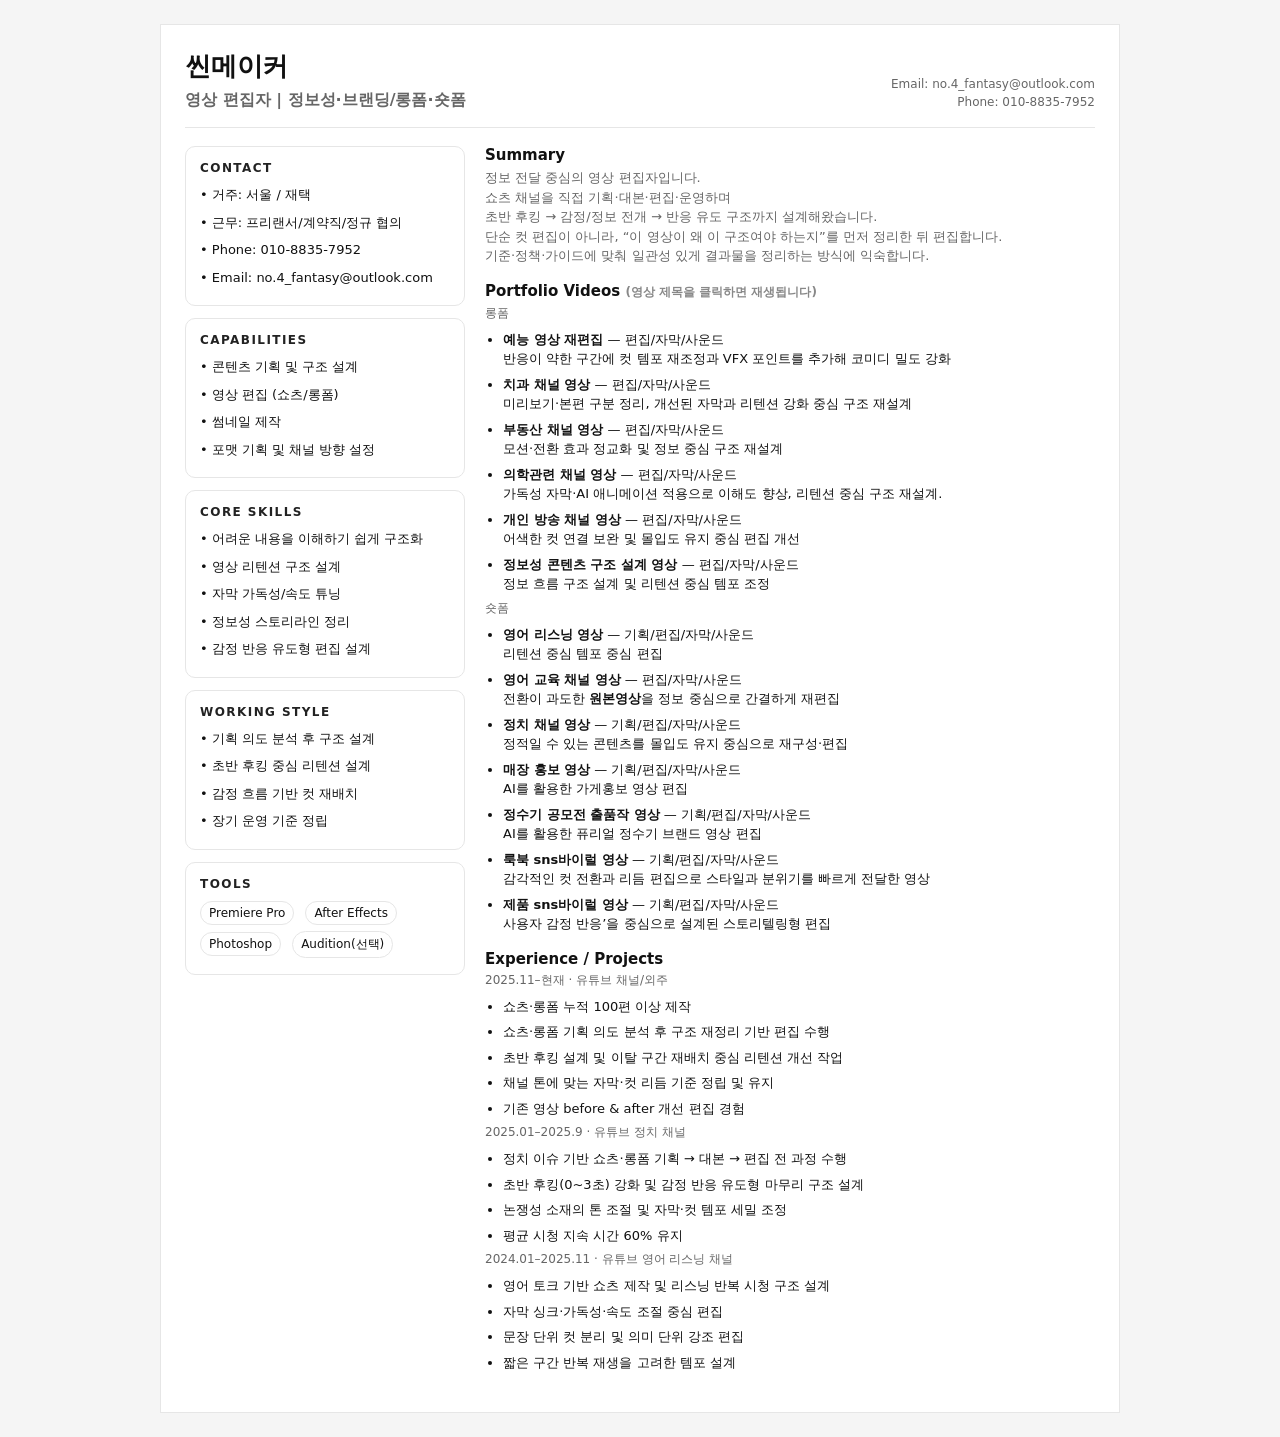
==== index.html @ 639a1528 "Fix HTML encoding issues in index.html" ====
<!doctype html>
<html lang="ko">
<head>
  <meta charset="utf-8" />
  <meta name="viewport" content="width=device-width,initial-scale=1" />
  <title>Resume</title>
  <style>
    :root{
      --page-w: 960px;
      --left-w: 280px;
      --gap: 20px;
      --fg: #111;
      --muted:#666;
      --line:#e6e6e6;
      --bg:#fff;
    }
    *{box-sizing:border-box}
    body{
      margin:0; padding:24px;
      font-family: system-ui, -apple-system, Segoe UI, Roboto, "Noto Sans KR", Arial, sans-serif;
      color:var(--fg); background:#f5f5f5;
    }
    .page{
      max-width:var(--page-w);
      margin:0 auto;
      background:var(--bg);
      border:1px solid var(--line);
      padding:24px;
    }
    header{
      display:flex; justify-content:space-between; align-items:flex-end;
      padding-bottom:16px; border-bottom:1px solid var(--line);
      margin-bottom:18px;
    }
    .name{font-size:26px; font-weight:800; letter-spacing:-0.2px;}
    .role{margin-top:6px; color:var(--muted); font-weight:600;}
    .top-links{font-size:12px; color:var(--muted); text-align:right; line-height:1.5;}
    .grid{
      display:grid;
      grid-template-columns: var(--left-w) 1fr;
      gap:var(--gap);
      min-height: 1px;
    }
    .card{
      padding:14px 14px 10px;
      border:1px solid var(--line);
      border-radius:10px;
      margin-bottom:12px;
    }
    h2{
      font-size:12px; letter-spacing:0.12em; text-transform:uppercase;
      margin:0 0 10px; color:#222;
    }
    .item{margin:0 0 8px; font-size:13px; line-height:1.5;}
    .muted{color:var(--muted)}
    .pill{
      display:inline-block; font-size:12px;
      border:1px solid var(--line);
      padding:4px 8px; border-radius:999px;
      margin:0 6px 6px 0;
    }
    .section{margin-bottom:16px;}
    .h3{font-weight:800; margin:0 0 4px; font-size:15px;}
    .meta{font-size:12px; color:var(--muted); margin:0 0 8px;}
    ul{margin:0; padding-left:18px;}
    li{margin:0 0 6px; font-size:13px; line-height:1.5;}
    a{color:inherit; text-decoration:underline; text-underline-offset:2px;}
    @media print{
      body{background:#fff; padding:0;}
      .page{border:none; padding:0;}
      a{text-decoration:none;}
    }

    a {text-decoration: none;
       font-weight: 600;
      }
    a:hover {
      text-decoration: underline;
      }

    .sub-hint{
      font-size:12px;
      color:#888;
      margin-top:4px;
      margin-bottom:8px;
    }

  </style>
</head>
<body>
  <div class="page">
    <header>
      <div>
        <div class="name">씬메이커</div>
        <div class="role">영상 편집자 | 정보성·브랜딩/롱폼·숏폼</div>
      </div>
      <div class="top-links">
        Email: no.4_fantasy@outlook.com<br/>
        Phone: 010-8835-7952<br/>
      </div>
    </header>

    <div class="grid">
      <!-- LEFT -->
      <aside>
        <div class="card">
          <h2>Contact</h2>
          <p class="item">• 거주: 서울 / 재택 </p>
          <p class="item">• 근무: 프리랜서/계약직/정규 협의</p>
          <p class="item">• Phone: 010-8835-7952</p>
          <p class="item">• Email: no.4_fantasy@outlook.com</p>
        </div>

        <div class="card">
          <h2>Capabilities</h2>
            <p class="item">• 콘텐츠 기획 및 구조 설계</p>
            <p class="item">• 영상 편집 (쇼츠/롱폼)</p>
            <p class="item">• 썸네일 제작</p>
            <p class="item">• 포맷 기획 및 채널 방향 설정</p>
        </div>

        <div class="card">
          <h2>Core Skills</h2>
            <p class="item">• 어려운 내용을 이해하기 쉽게 구조화</p>
            <p class="item">• 영상 리텐션 구조 설계</p>
            <p class="item">• 자막 가독성/속도 튜닝</p>
            <p class="item">• 정보성 스토리라인 정리</p>
            <p class="item">• 감정 반응 유도형 편집 설계</p>
        </div>


        <div class="card">
          <h2>Working Style</h2>
            <p class="item">• 기획 의도 분석 후 구조 설계</p>
            <p class="item">• 초반 후킹 중심 리텐션 설계</p>
            <p class="item">• 감정 흐름 기반 컷 재배치</p>
            <p class="item">• 장기 운영 기준 정립</p>
        </div>

        <div class="card">
          <h2>Tools</h2>
            <span class="pill">Premiere Pro</span>
            <span class="pill">After Effects</span>
            <span class="pill">Photoshop</span>
            <span class="pill">Audition(선택)</span>
        </div>



      </aside>

      <!-- RIGHT -->
      <main>
        <div class="section">
          <div class="h3">Summary</div>
          <p class="item muted">
                정보 전달 중심의 영상 편집자입니다.<br>
                쇼츠 채널을 직접 기획·대본·편집·운영하며 <br>
                초반 후킹 → 감정/정보 전개 → 반응 유도 구조까지 설계해왔습니다.<br>

                단순 컷 편집이 아니라,
                “이 영상이 왜 이 구조여야 하는지”를 먼저 정리한 뒤 편집합니다.<br>

                기준·정책·가이드에 맞춰
                일관성 있게 결과물을 정리하는 방식에 익숙합니다.
          </p>
        </div>

        <div class="section">
          <div class="h3">Portfolio Videos <span class="sub-hint">(영상 제목을 클릭하면 재생됩니다)</span></div>
          

          <div class="meta">롱폼</div>
          <ul>

            <li>
              <a href="https://youtu.be/p2ZjeSM0TZk" target="_blank">예능 영상 재편집 </a>
               — 편집/자막/사운드 <br> 
               반응이 약한 구간에 컷 템포 재조정과 VFX 포인트를 추가해 코미디 밀도 강화
            </li>

            <li>
              <a href="https://youtu.be/wQReseJ4pP8" target="_blank">치과 채널 영상 </a>
               — 편집/자막/사운드 <br> 
               미리보기·본편 구분 정리, 개선된 자막과 리텐션 강화 중심 구조 재설계 
            </li>

            <li>
              <a href="https://youtu.be/n1YHdJyulVM" target="_blank">부동산 채널 영상 </a>
              — 편집/자막/사운드 <br> 
              모션·전환 효과 정교화 및 정보 중심 구조 재설계
            </li>

            <li>
              <a href="https://youtu.be/qjZJxZwuEbE" target="_blank">의학관련 채널 영상 </a>
               — 편집/자막/사운드 <br> 
               가독성 자막·AI 애니메이션 적용으로 이해도 향상, 리텐션 중심 구조 재설계.
            </li>
            
            <li>
              <a href="https://youtu.be/mRppLnVBarc" target="_blank">개인 방송 채널 영상 </a>
              — 편집/자막/사운드 <br> 
              어색한 컷 연결 보완 및 몰입도 유지 중심 편집 개선
            </li>

            <li>
              <a href="https://youtu.be/WLr2pOJ04Ho" target="_blank">정보성 콘텐츠 구조 설계 영상 </a>
               — 편집/자막/사운드<br> 
               정보 흐름 구조 설계 및 리텐션 중심 템포 조정
            </li>
          </ul>

          <div class="meta">숏폼</div>
          <ul>
            <li>
              <a href="https://www.youtube.com/shorts/xrOzx9LNIYo" target="_blank">영어 리스닝 영상</a>
              — 기획/편집/자막/사운드 <br>
              리텐션 중심 템포 중심 편집
            </li>

            <li>
              <a href="https://youtube.com/shorts/VDaDowgYjyQ" target="_blank">영어 교육 채널 영상</a>
              — 편집/자막/사운드 <br>
              전환이 과도한 <a href="https://www.youtube.com/shorts/XKZQFDPjVGY" target="_blank">원본영상</a>을
              정보 중심으로 간결하게 재편집
            </li>

            <li>
              <a href="https://www.youtube.com/shorts/lnDkDTC2x8U" target="_blank">정치 채널 영상</a>
              — 기획/편집/자막/사운드 <br>
              정적일 수 있는 콘텐츠를 몰입도 유지 중심으로 재구성·편집
            </li>

            <li>
              <a href="https://youtube.com/shorts/VhVcnVJmAzY?feature=share" target="_blank">매장 홍보 영상</a>
              — 기획/편집/자막/사운드 <br>
              AI를 활용한 가게홍보 영상 편집
            </li>
            
            <li>
              <a href="https://youtube.com/shorts/pm8EbIdjDMU?feature=share" target="_blank">정수기 공모전 출품작 영상</a>
              — 기획/편집/자막/사운드 <br>
              AI를 활용한 퓨리얼 정수기 브랜드 영상 편집
            </li>

            <li>
              <a href="https://youtube.com/shorts/YEApMN491Bo?feature=share" target="_blank">룩북 sns바이럴 영상</a>
              — 기획/편집/자막/사운드 <br>
              감각적인 컷 전환과 리듬 편집으로 스타일과 분위기를 빠르게 전달한 영상
            </li>
            
            <li>
              <a href="https://youtube.com/shorts/T4SdUeYvXkI" target="_blank">제품 sns바이럴 영상</a>
              — 기획/편집/자막/사운드 <br>
              사용자 감정 반응’을 중심으로 설계된 스토리텔링형 편집
            </li>

          </ul>
        </div>

        <div class="section">
          <div class="h3">Experience / Projects</div>
          <div class="meta">2025.11–현재 · 유튜브 채널/외주</div>
          <ul>
            <li>쇼츠·롱폼 누적 100편 이상 제작</li>
            <li>쇼츠·롱폼 기획 의도 분석 후 구조 재정리 기반 편집 수행</li>
            <li>초반 후킹 설계 및 이탈 구간 재배치 중심 리텐션 개선 작업</li>
            <li>채널 톤에 맞는 자막·컷 리듬 기준 정립 및 유지</li>
            <li>기존 영상 before & after 개선 편집 경험</li>
          </ul>

          <div class="meta">2025.01–2025.9 · 유튜브 정치 채널</div>
          <ul>
            <li>정치 이슈 기반 쇼츠·롱폼 기획 → 대본 → 편집 전 과정 수행</li>
            <li>초반 후킹(0~3초) 강화 및 감정 반응 유도형 마무리 구조 설계</li>
            <li>논쟁성 소재의 톤 조절 및 자막·컷 템포 세밀 조정</li>
            <li>평균 시청 지속 시간 60% 유지</li>
          </ul>

          <div class="meta">2024.01–2025.11 · 유튜브 영어 리스닝 채널</div>
          <ul>
            <li>영어 토크 기반 쇼츠 제작 및 리스닝 반복 시청 구조 설계</li>
            <li>자막 싱크·가독성·속도 조절 중심 편집</li>
            <li>문장 단위 컷 분리 및 의미 단위 강조 편집</li>
            <li>짧은 구간 반복 재생을 고려한 템포 설계</li>
          </ul>
          
        </div>


      </main>
    </div>
  </div>
</body>
</html>
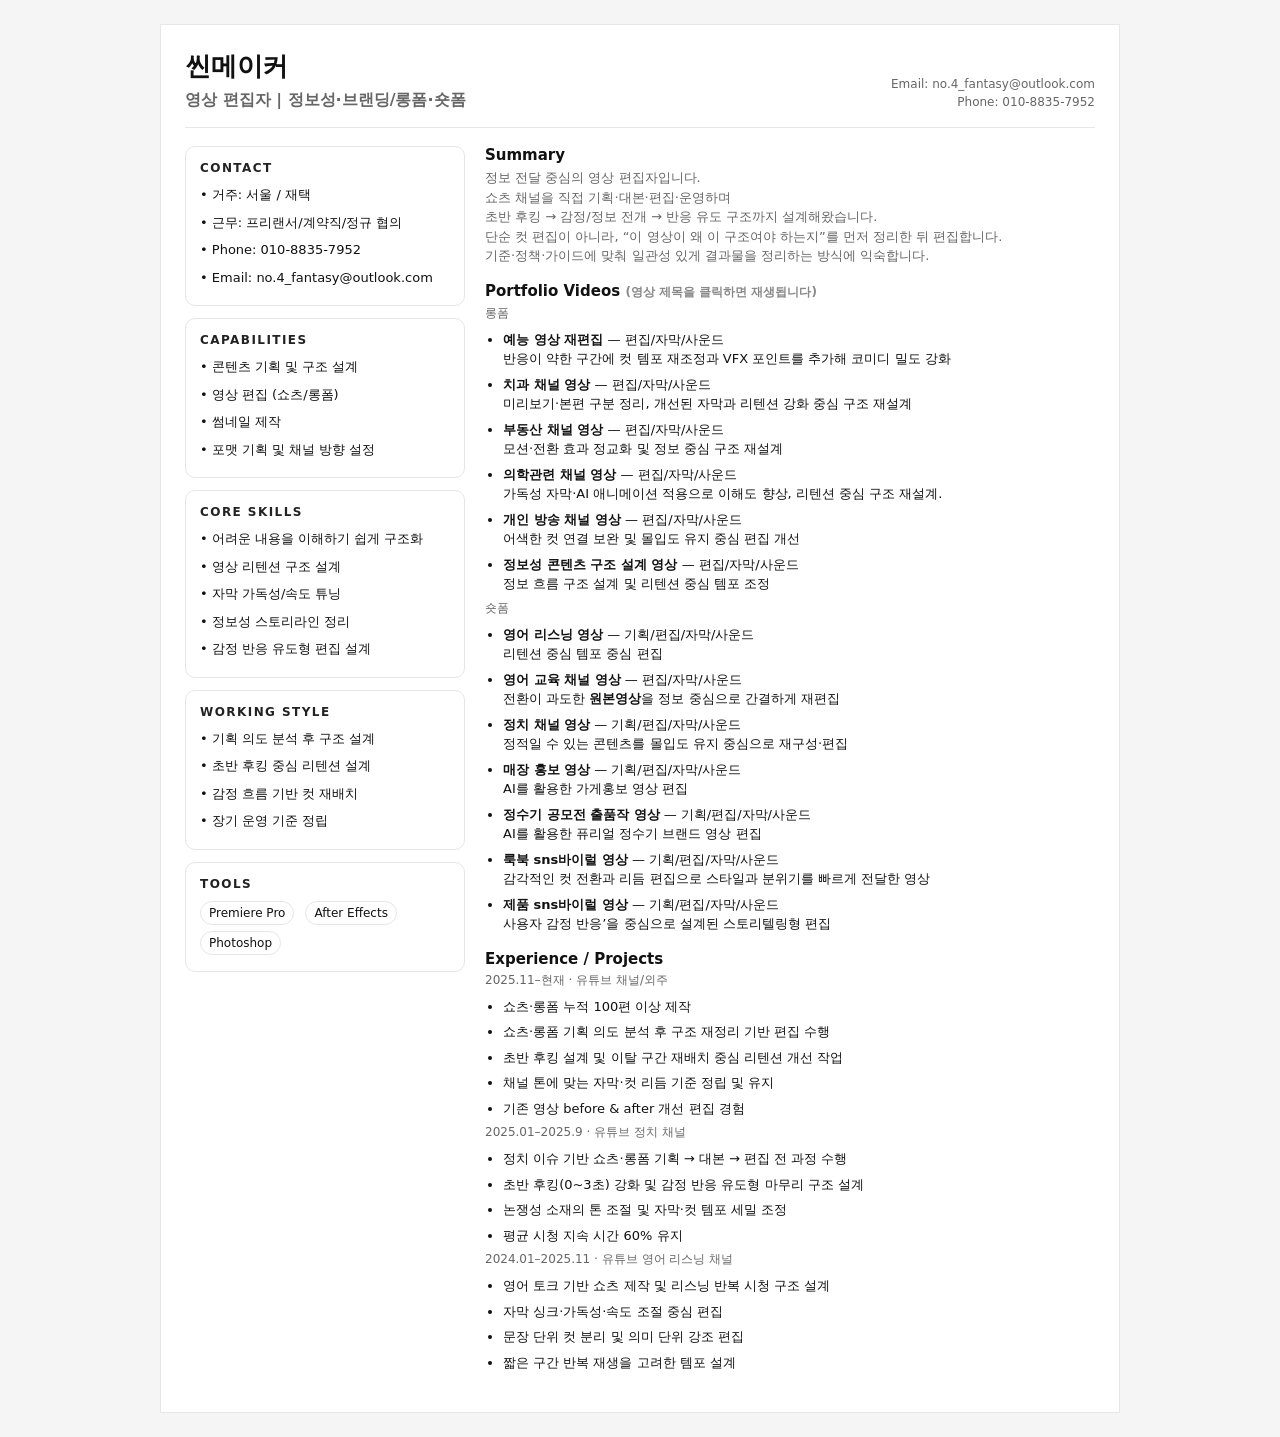
==== commit c6ffaf82: "Restore index.html with original content" ====
--- a/index.html
+++ b/index.html
@@ -142,7 +142,7 @@
             <span class="pill">Premiere Pro</span>
             <span class="pill">After Effects</span>
             <span class="pill">Photoshop</span>
-            <span class="pill">Audition(선택)</span>
+          
         </div>
 
 
@@ -295,3 +295,4 @@
 </html>
 
 
+
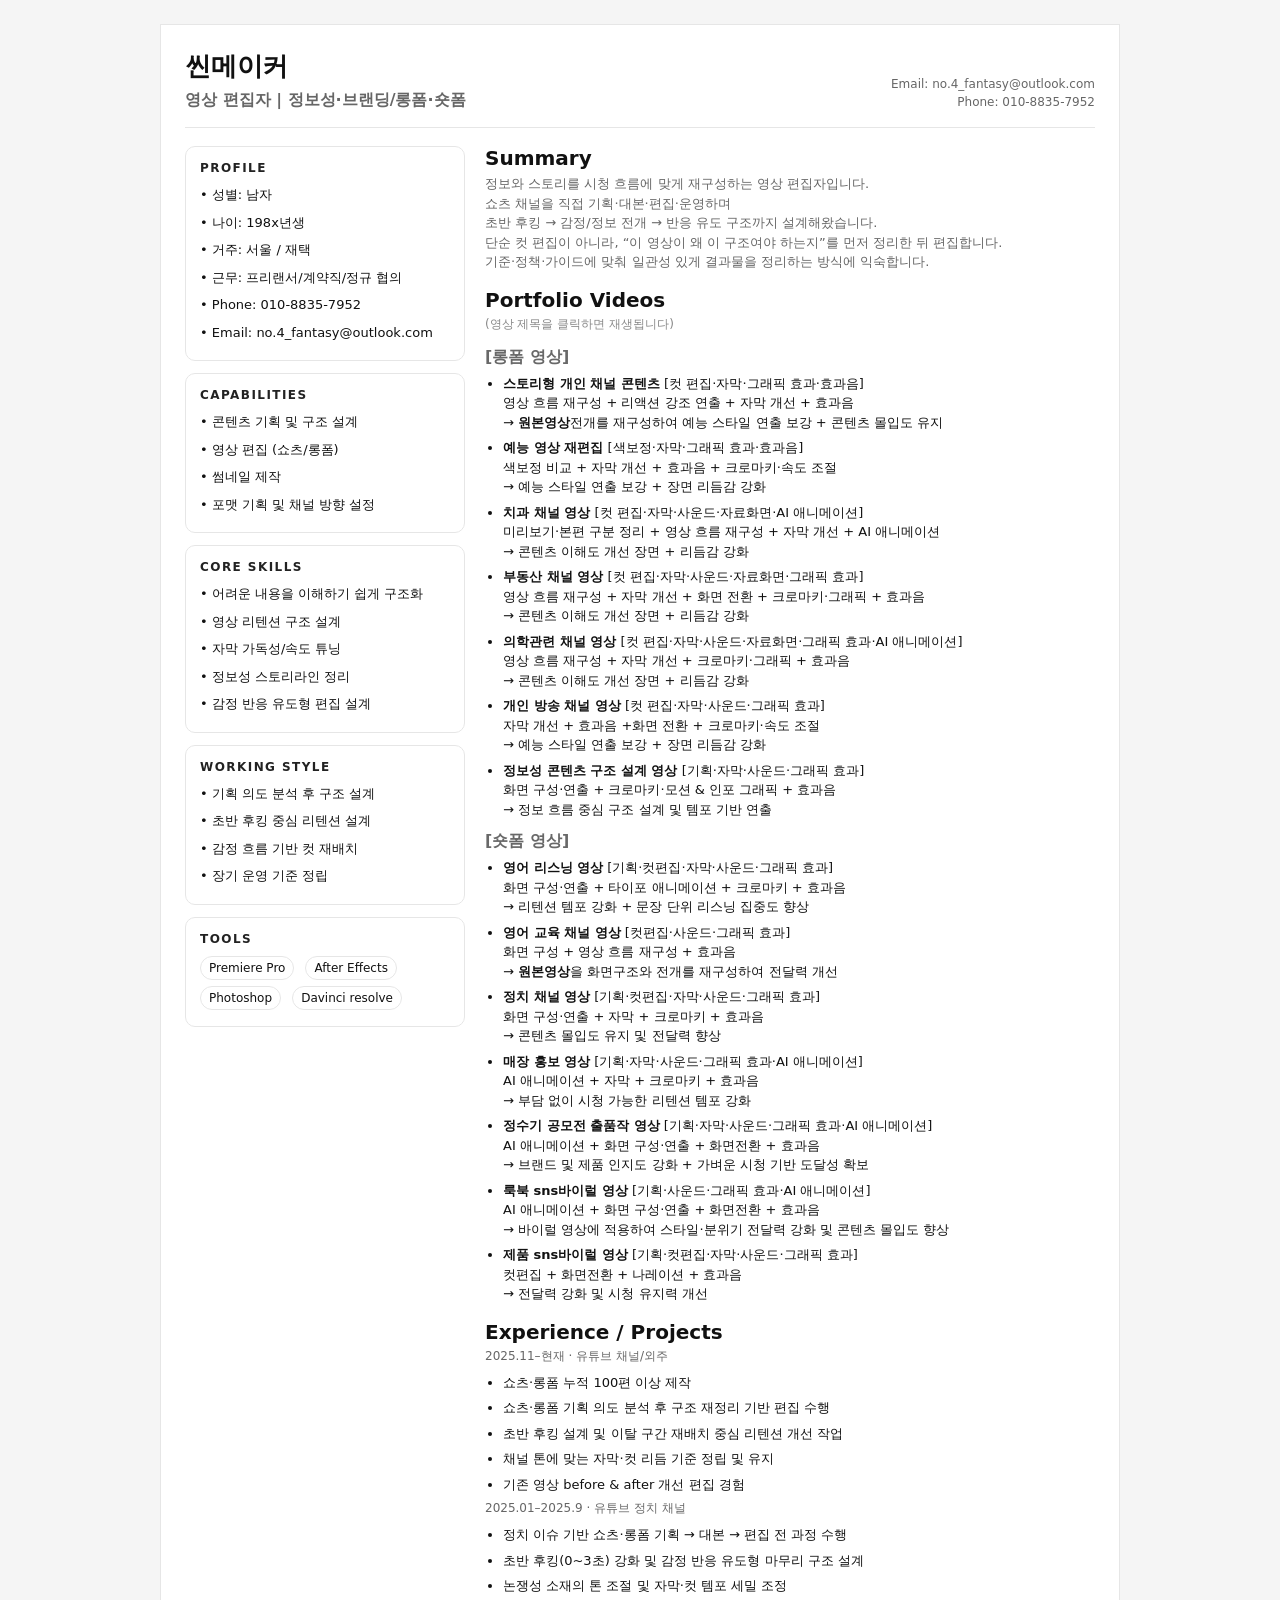
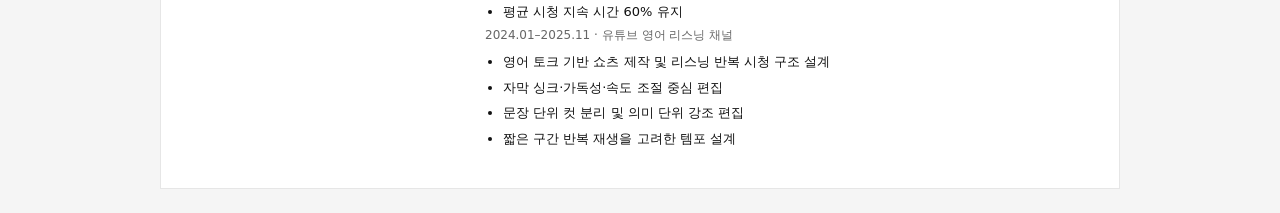
==== commit f6b8a33b: "Revise profile and enhance capabilities section Updated the profile section and added new capabiliti" ====
--- a/index.html
+++ b/index.html
@@ -1,92 +1,213 @@
 <!doctype html>
 <html lang="ko">
+
 <head>
   <meta charset="utf-8" />
   <meta name="viewport" content="width=device-width,initial-scale=1" />
   <title>Resume</title>
   <style>
-    :root{
+    :root {
       --page-w: 960px;
       --left-w: 280px;
       --gap: 20px;
       --fg: #111;
-      --muted:#666;
-      --line:#e6e6e6;
-      --bg:#fff;
-    }
-    *{box-sizing:border-box}
-    body{
-      margin:0; padding:24px;
+      --muted: #666;
+      --line: #e6e6e6;
+      --bg: #fff;
+    }
+
+    * {
+      box-sizing: border-box
+    }
+
+    body {
+      margin: 0;
+      padding: 24px;
       font-family: system-ui, -apple-system, Segoe UI, Roboto, "Noto Sans KR", Arial, sans-serif;
-      color:var(--fg); background:#f5f5f5;
-    }
-    .page{
-      max-width:var(--page-w);
-      margin:0 auto;
-      background:var(--bg);
-      border:1px solid var(--line);
-      padding:24px;
-    }
-    header{
-      display:flex; justify-content:space-between; align-items:flex-end;
-      padding-bottom:16px; border-bottom:1px solid var(--line);
-      margin-bottom:18px;
-    }
-    .name{font-size:26px; font-weight:800; letter-spacing:-0.2px;}
-    .role{margin-top:6px; color:var(--muted); font-weight:600;}
-    .top-links{font-size:12px; color:var(--muted); text-align:right; line-height:1.5;}
-    .grid{
-      display:grid;
+      color: var(--fg);
+      background: #f5f5f5;
+    }
+
+    .page {
+      max-width: var(--page-w);
+      margin: 0 auto;
+      background: var(--bg);
+      border: 1px solid var(--line);
+      padding: 24px;
+    }
+
+    header {
+      display: flex;
+      justify-content: space-between;
+      align-items: flex-end;
+      padding-bottom: 16px;
+      border-bottom: 1px solid var(--line);
+      margin-bottom: 18px;
+    }
+
+    .name {
+      font-size: 26px;
+      font-weight: 800;
+      letter-spacing: -0.2px;
+    }
+
+    .role {
+      margin-top: 6px;
+      color: var(--muted);
+      font-weight: 600;
+    }
+
+    .top-links {
+      font-size: 12px;
+      color: var(--muted);
+      text-align: right;
+      line-height: 1.5;
+    }
+
+    .grid {
+      display: grid;
       grid-template-columns: var(--left-w) 1fr;
-      gap:var(--gap);
+      gap: var(--gap);
       min-height: 1px;
     }
-    .card{
-      padding:14px 14px 10px;
-      border:1px solid var(--line);
-      border-radius:10px;
-      margin-bottom:12px;
-    }
-    h2{
-      font-size:12px; letter-spacing:0.12em; text-transform:uppercase;
-      margin:0 0 10px; color:#222;
-    }
-    .item{margin:0 0 8px; font-size:13px; line-height:1.5;}
-    .muted{color:var(--muted)}
-    .pill{
-      display:inline-block; font-size:12px;
-      border:1px solid var(--line);
-      padding:4px 8px; border-radius:999px;
-      margin:0 6px 6px 0;
-    }
-    .section{margin-bottom:16px;}
-    .h3{font-weight:800; margin:0 0 4px; font-size:15px;}
-    .meta{font-size:12px; color:var(--muted); margin:0 0 8px;}
-    ul{margin:0; padding-left:18px;}
-    li{margin:0 0 6px; font-size:13px; line-height:1.5;}
-    a{color:inherit; text-decoration:underline; text-underline-offset:2px;}
-    @media print{
-      body{background:#fff; padding:0;}
-      .page{border:none; padding:0;}
-      a{text-decoration:none;}
-    }
-
-    a {text-decoration: none;
-       font-weight: 600;
+
+    .card {
+      padding: 14px 14px 10px;
+      border: 1px solid var(--line);
+      border-radius: 10px;
+      margin-bottom: 12px;
+    }
+
+    h2 {
+      font-size: 12px;
+      letter-spacing: 0.12em;
+      text-transform: uppercase;
+      margin: 0 0 10px;
+      color: #222;
+    }
+
+    .item {
+      margin: 0 0 8px;
+      font-size: 13px;
+      line-height: 1.5;
+    }
+
+    .muted {
+      color: var(--muted)
+    }
+
+    .pill {
+      display: inline-block;
+      font-size: 12px;
+      border: 1px solid var(--line);
+      padding: 4px 8px;
+      border-radius: 999px;
+      margin: 0 6px 6px 0;
+    }
+
+    .section {
+      margin-bottom: 16px;
+    }
+
+    .h3 {
+      font-weight: 800;
+      margin: 0 0 4px;
+      font-size: 20px;
+    }
+
+    .meta {
+      font-size: 12px;
+      color: var(--muted);
+      margin: 0 0 8px;
+    }
+
+    ul {
+      margin: 0;
+      padding-left: 18px;
+    }
+
+    li {
+      margin: 0 0 6px;
+      font-size: 13px;
+      line-height: 1.5;
+    }
+
+    a {
+      color: inherit;
+      text-decoration: underline;
+      text-underline-offset: 2px;
+    }
+
+    @media print {
+      body {
+        background: #fff;
+        padding: 0;
       }
+
+      .page {
+        border: none;
+        padding: 0;
+      }
+
+      a {
+        text-decoration: none;
+      }
+    }
+
+    a {
+      text-decoration: none;
+      font-weight: 600;
+    }
+
     a:hover {
       text-decoration: underline;
-      }
-
-    .sub-hint{
-      font-size:12px;
-      color:#888;
-      margin-top:4px;
-      margin-bottom:8px;
-    }
-
+    }
+
+    .sub-hint {
+      font-size: 12px;
+      color: #888;
+      margin-top: 4px;
+      margin-bottom: 8px;
+    }
+
+    aside {
+      position: sticky;
+      top: 24px;
+      align-self: start;
+    }
+
+
+    .project-title {
+      font-size: 14px;
+      font-weight: 700;
+      margin-bottom: 3px;
+    }
+
+
+    .portfolio-group-title {
+      font-size: 16px;
+      font-weight: 700;
+      color: #686868;
+      margin-top: 5px;
+      margin-bottom: 6px;
+      padding-top: 6px;
+
+    }
+
+    .portfolio-hover:hover {
+      background: #fafaad;
+      border-radius: 10px;
+      transition: background 0.15s ease;
+    }
+
+    .portfolio-hover:hover>a {
+      color: #fff;
+      background: #000;
+      border-radius: 4px;
+    }
   </style>
 </head>
+
 <body>
   <div class="page">
     <header>
@@ -95,8 +216,8 @@
         <div class="role">영상 편집자 | 정보성·브랜딩/롱폼·숏폼</div>
       </div>
       <div class="top-links">
-        Email: no.4_fantasy@outlook.com<br/>
-        Phone: 010-8835-7952<br/>
+        Email: no.4_fantasy@outlook.com<br />
+        Phone: 010-8835-7952<br />
       </div>
     </header>
 
@@ -104,7 +225,9 @@
       <!-- LEFT -->
       <aside>
         <div class="card">
-          <h2>Contact</h2>
+          <h2>Profile</h2>
+          <p class="item">• 성별: 남자 </p>
+          <p class="item">• 나이: 198x년생 </p>
           <p class="item">• 거주: 서울 / 재택 </p>
           <p class="item">• 근무: 프리랜서/계약직/정규 협의</p>
           <p class="item">• Phone: 010-8835-7952</p>
@@ -113,36 +236,38 @@
 
         <div class="card">
           <h2>Capabilities</h2>
-            <p class="item">• 콘텐츠 기획 및 구조 설계</p>
-            <p class="item">• 영상 편집 (쇼츠/롱폼)</p>
-            <p class="item">• 썸네일 제작</p>
-            <p class="item">• 포맷 기획 및 채널 방향 설정</p>
+          <p class="item">• 콘텐츠 기획 및 구조 설계</p>
+          <p class="item">• 영상 편집 (쇼츠/롱폼)</p>
+          <p class="item">• 썸네일 제작</p>
+          <p class="item">• 포맷 기획 및 채널 방향 설정</p>
         </div>
 
         <div class="card">
           <h2>Core Skills</h2>
-            <p class="item">• 어려운 내용을 이해하기 쉽게 구조화</p>
-            <p class="item">• 영상 리텐션 구조 설계</p>
-            <p class="item">• 자막 가독성/속도 튜닝</p>
-            <p class="item">• 정보성 스토리라인 정리</p>
-            <p class="item">• 감정 반응 유도형 편집 설계</p>
+          <p class="item">• 어려운 내용을 이해하기 쉽게 구조화</p>
+          <p class="item">• 영상 리텐션 구조 설계</p>
+          <p class="item">• 자막 가독성/속도 튜닝</p>
+          <p class="item">• 정보성 스토리라인 정리</p>
+          <p class="item">• 감정 반응 유도형 편집 설계</p>
         </div>
 
 
         <div class="card">
           <h2>Working Style</h2>
-            <p class="item">• 기획 의도 분석 후 구조 설계</p>
-            <p class="item">• 초반 후킹 중심 리텐션 설계</p>
-            <p class="item">• 감정 흐름 기반 컷 재배치</p>
-            <p class="item">• 장기 운영 기준 정립</p>
+          <p class="item">• 기획 의도 분석 후 구조 설계</p>
+          <p class="item">• 초반 후킹 중심 리텐션 설계</p>
+          <p class="item">• 감정 흐름 기반 컷 재배치</p>
+          <p class="item">• 장기 운영 기준 정립</p>
         </div>
 
         <div class="card">
           <h2>Tools</h2>
-            <span class="pill">Premiere Pro</span>
-            <span class="pill">After Effects</span>
-            <span class="pill">Photoshop</span>
-          
+          <span class="pill">Premiere Pro</span>
+          <span class="pill">After Effects</span>
+          <span class="pill">Photoshop</span>
+          <span class="pill">Davinci resolve</span>
+
+
         </div>
 
 
@@ -154,105 +279,118 @@
         <div class="section">
           <div class="h3">Summary</div>
           <p class="item muted">
-                정보 전달 중심의 영상 편집자입니다.<br>
-                쇼츠 채널을 직접 기획·대본·편집·운영하며 <br>
-                초반 후킹 → 감정/정보 전개 → 반응 유도 구조까지 설계해왔습니다.<br>
-
-                단순 컷 편집이 아니라,
-                “이 영상이 왜 이 구조여야 하는지”를 먼저 정리한 뒤 편집합니다.<br>
-
-                기준·정책·가이드에 맞춰
-                일관성 있게 결과물을 정리하는 방식에 익숙합니다.
+            정보와 스토리를 시청 흐름에 맞게 재구성하는 영상 편집자입니다.<br>
+            쇼츠 채널을 직접 기획·대본·편집·운영하며 <br>
+            초반 후킹 → 감정/정보 전개 → 반응 유도 구조까지 설계해왔습니다.<br>
+
+            단순 컷 편집이 아니라,
+            “이 영상이 왜 이 구조여야 하는지”를 먼저 정리한 뒤 편집합니다.<br>
+
+            기준·정책·가이드에 맞춰
+            일관성 있게 결과물을 정리하는 방식에 익숙합니다.
           </p>
         </div>
 
         <div class="section">
-          <div class="h3">Portfolio Videos <span class="sub-hint">(영상 제목을 클릭하면 재생됩니다)</span></div>
-          
-
-          <div class="meta">롱폼</div>
+          <div class="h3">Portfolio Videos</div>
+          <div class="sub-hint">(영상 제목을 클릭하면 재생됩니다)</div>
+
+
+          <div class="portfolio-group-title">[롱폼 영상]</div>
           <ul>
 
-            <li>
-              <a href="https://youtu.be/p2ZjeSM0TZk" target="_blank">예능 영상 재편집 </a>
-               — 편집/자막/사운드 <br> 
-               반응이 약한 구간에 컷 템포 재조정과 VFX 포인트를 추가해 코미디 밀도 강화
-            </li>
-
-            <li>
-              <a href="https://youtu.be/wQReseJ4pP8" target="_blank">치과 채널 영상 </a>
-               — 편집/자막/사운드 <br> 
-               미리보기·본편 구분 정리, 개선된 자막과 리텐션 강화 중심 구조 재설계 
-            </li>
-
-            <li>
-              <a href="https://youtu.be/n1YHdJyulVM" target="_blank">부동산 채널 영상 </a>
-              — 편집/자막/사운드 <br> 
-              모션·전환 효과 정교화 및 정보 중심 구조 재설계
-            </li>
-
-            <li>
-              <a href="https://youtu.be/qjZJxZwuEbE" target="_blank">의학관련 채널 영상 </a>
-               — 편집/자막/사운드 <br> 
-               가독성 자막·AI 애니메이션 적용으로 이해도 향상, 리텐션 중심 구조 재설계.
-            </li>
-            
-            <li>
-              <a href="https://youtu.be/mRppLnVBarc" target="_blank">개인 방송 채널 영상 </a>
-              — 편집/자막/사운드 <br> 
-              어색한 컷 연결 보완 및 몰입도 유지 중심 편집 개선
-            </li>
-
-            <li>
-              <a href="https://youtu.be/WLr2pOJ04Ho" target="_blank">정보성 콘텐츠 구조 설계 영상 </a>
-               — 편집/자막/사운드<br> 
-               정보 흐름 구조 설계 및 리텐션 중심 템포 조정
+            <li class="portfolio-hover">
+              <a href="https://youtu.be/s7j0smpAaqc" target="_blank">스토리형 개인 채널 콘텐츠 </a> [컷 편집·자막·그래픽 효과·효과음] <br>
+              영상 흐름 재구성 + 리액션 강조 연출 + 자막 개선 + 효과음  <br>
+              → <a href="https://youtu.be/9BE0U5U_LQ8" target="_blank">원본영상</a>전개를 재구성하여 예능 스타일 연출 보강 + 콘텐츠 몰입도 유지
+            </li>
+
+            <li class="portfolio-hover">
+              <a href="https://youtu.be/p2ZjeSM0TZk" target="_blank">예능 영상 재편집 </a> [색보정·자막·그래픽 효과·효과음] <br>
+              색보정 비교 + 자막 개선 + 효과음 + 크로마키·속도 조절 <br>
+              → 예능 스타일 연출 보강 + 장면 리듬감 강화
+            </li>
+
+            <li class="portfolio-hover">
+              <a href="https://youtu.be/wQReseJ4pP8" target="_blank">치과 채널 영상 </a> [컷 편집·자막·사운드·자료화면·AI 애니메이션]<br>
+              미리보기·본편 구분 정리 + 영상 흐름 재구성 + 자막 개선 + AI 애니메이션<br>
+              → 콘텐츠 이해도 개선 장면 + 리듬감 강화
+            </li>
+
+            <li class="portfolio-hover">
+              <a href="https://youtu.be/n1YHdJyulVM" target="_blank">부동산 채널 영상 </a> [컷 편집·자막·사운드·자료화면·그래픽 효과] <br>
+              영상 흐름 재구성 + 자막 개선 + 화면 전환 + 크로마키·그래픽 + 효과음 <br>
+              → 콘텐츠 이해도 개선 장면 + 리듬감 강화
+            </li>
+
+            <li class="portfolio-hover">
+              <a href="https://youtu.be/qjZJxZwuEbE" target="_blank">의학관련 채널 영상 </a> [컷 편집·자막·사운드·자료화면·그래픽 효과·AI
+              애니메이션]<br>
+              영상 흐름 재구성 + 자막 개선 + 크로마키·그래픽 + 효과음 <br>
+              → 콘텐츠 이해도 개선 장면 + 리듬감 강화
+            </li>
+
+            <li class="portfolio-hover">
+              <a href="https://youtu.be/mRppLnVBarc" target="_blank">개인 방송 채널 영상 </a> [컷 편집·자막·사운드·그래픽 효과] <br>
+              자막 개선 + 효과음 +화면 전환 + 크로마키·속도 조절 <br>
+              → 예능 스타일 연출 보강 + 장면 리듬감 강화
+            </li>
+
+            <li class="portfolio-hover">
+              <a href="https://youtu.be/WLr2pOJ04Ho" target="_blank">정보성 콘텐츠 구조 설계 영상 </a> [기획·자막·사운드·그래픽 효과]<br>
+              화면 구성·연출 + 크로마키·모션 & 인포 그래픽 + 효과음 <br>
+              → 정보 흐름 중심 구조 설계 및 템포 기반 연출
             </li>
           </ul>
 
-          <div class="meta">숏폼</div>
+          <div class="portfolio-group-title">[숏폼 영상]</div>
           <ul>
-            <li>
-              <a href="https://www.youtube.com/shorts/xrOzx9LNIYo" target="_blank">영어 리스닝 영상</a>
-              — 기획/편집/자막/사운드 <br>
-              리텐션 중심 템포 중심 편집
-            </li>
-
-            <li>
-              <a href="https://youtube.com/shorts/VDaDowgYjyQ" target="_blank">영어 교육 채널 영상</a>
-              — 편집/자막/사운드 <br>
-              전환이 과도한 <a href="https://www.youtube.com/shorts/XKZQFDPjVGY" target="_blank">원본영상</a>을
-              정보 중심으로 간결하게 재편집
-            </li>
-
-            <li>
-              <a href="https://www.youtube.com/shorts/lnDkDTC2x8U" target="_blank">정치 채널 영상</a>
-              — 기획/편집/자막/사운드 <br>
-              정적일 수 있는 콘텐츠를 몰입도 유지 중심으로 재구성·편집
-            </li>
-
-            <li>
-              <a href="https://youtube.com/shorts/VhVcnVJmAzY?feature=share" target="_blank">매장 홍보 영상</a>
-              — 기획/편집/자막/사운드 <br>
-              AI를 활용한 가게홍보 영상 편집
-            </li>
-            
-            <li>
+            <li class="portfolio-hover">
+              <a href="https://www.youtube.com/shorts/xrOzx9LNIYo" target="_blank">영어 리스닝 영상</a> [기획·컷편집·자막·사운드·그래픽
+              효과]<br>
+              화면 구성·연출 + 타이포 애니메이션 + 크로마키 + 효과음 <br>
+              → 리텐션 템포 강화 + 문장 단위 리스닝 집중도 향상
+            </li>
+
+            <li class="portfolio-hover">
+              <a href="https://youtube.com/shorts/VDaDowgYjyQ" target="_blank">영어 교육 채널 영상</a> [컷편집·사운드·그래픽 효과]<br>
+              화면 구성 + 영상 흐름 재구성 + 효과음 <br>
+              → <a href="https://www.youtube.com/shorts/XKZQFDPjVGY" target="_blank">원본영상</a>을 화면구조와 전개를 재구성하여 전달력 개선
+            </li>
+
+            <li class="portfolio-hover">
+              <a href="https://www.youtube.com/shorts/lnDkDTC2x8U" target="_blank">정치 채널 영상</a> [기획·컷편집·자막·사운드·그래픽
+              효과]<br>
+              화면 구성·연출 + 자막 + 크로마키 + 효과음 <br>
+              → 콘텐츠 몰입도 유지 및 전달력 향상
+            </li>
+
+            <li class="portfolio-hover">
+              <a href="https://youtube.com/shorts/VhVcnVJmAzY?feature=share" target="_blank">매장 홍보 영상</a> [기획·자막·사운드·그래픽
+              효과·AI 애니메이션] <br>
+              AI 애니메이션 + 자막 + 크로마키 + 효과음 <br>
+              → 부담 없이 시청 가능한 리텐션 템포 강화
+            </li>
+
+            <li class="portfolio-hover">
               <a href="https://youtube.com/shorts/pm8EbIdjDMU?feature=share" target="_blank">정수기 공모전 출품작 영상</a>
-              — 기획/편집/자막/사운드 <br>
-              AI를 활용한 퓨리얼 정수기 브랜드 영상 편집
-            </li>
-
-            <li>
+              [기획·자막·사운드·그래픽 효과·AI 애니메이션] <br>
+              AI 애니메이션 + 화면 구성·연출 + 화면전환 + 효과음 <br>
+              → 브랜드 및 제품 인지도 강화 + 가벼운 시청 기반 도달성 확보
+            </li class="portfolio-hover">
+
+            <li class="portfolio-hover">
               <a href="https://youtube.com/shorts/YEApMN491Bo?feature=share" target="_blank">룩북 sns바이럴 영상</a>
-              — 기획/편집/자막/사운드 <br>
-              감각적인 컷 전환과 리듬 편집으로 스타일과 분위기를 빠르게 전달한 영상
-            </li>
-            
-            <li>
-              <a href="https://youtube.com/shorts/T4SdUeYvXkI" target="_blank">제품 sns바이럴 영상</a>
-              — 기획/편집/자막/사운드 <br>
-              사용자 감정 반응’을 중심으로 설계된 스토리텔링형 편집
+              [기획·사운드·그래픽 효과·AI 애니메이션] <br>
+              AI 애니메이션 + 화면 구성·연출 + 화면전환 + 효과음 <br>
+              → 바이럴 영상에 적용하여 스타일·분위기 전달력 강화 및 콘텐츠 몰입도 향상
+            </li>
+
+            <li class="portfolio-hover">
+              <a href="https://youtube.com/shorts/T4SdUeYvXkI" target="_blank">제품 sns바이럴 영상</a> [기획·컷편집·자막·사운드·그래픽
+              효과]<br>
+              컷편집 + 화면전환 + 나레이션 + 효과음 <br>
+              → 전달력 강화 및 시청 유지력 개선
             </li>
 
           </ul>
@@ -284,7 +422,7 @@
             <li>문장 단위 컷 분리 및 의미 단위 강조 편집</li>
             <li>짧은 구간 반복 재생을 고려한 템포 설계</li>
           </ul>
-          
+
         </div>
 
 
@@ -292,7 +430,5 @@
     </div>
   </div>
 </body>
+
 </html>
-
-
-
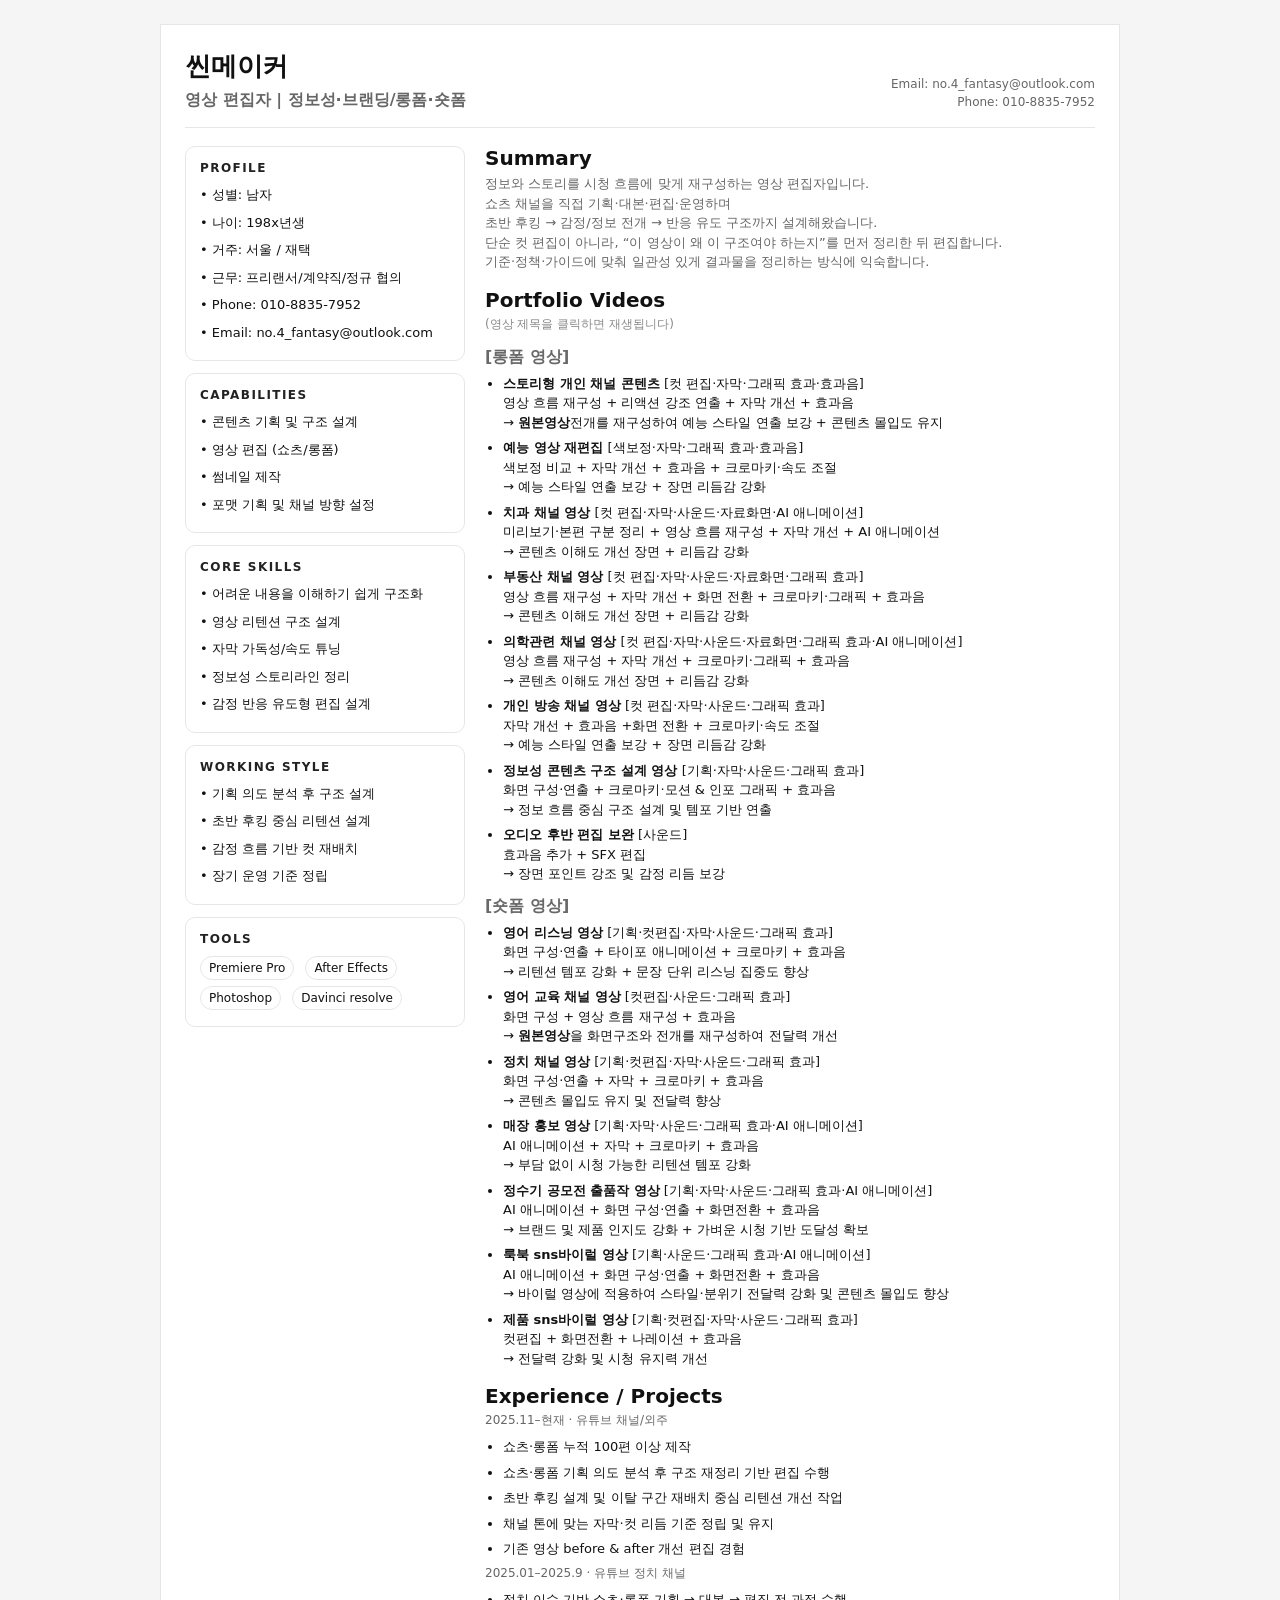
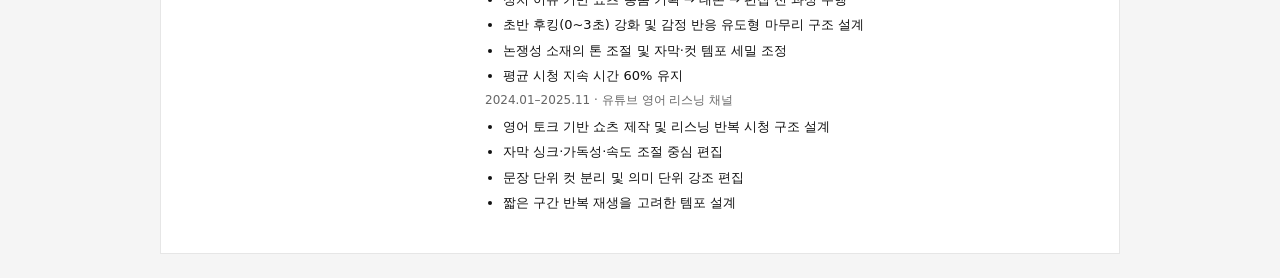
==== commit af0d5c52: "Update print statement from 'Hello' to 'Goodbye'" ====
--- a/index.html
+++ b/index.html
@@ -341,6 +341,13 @@
               화면 구성·연출 + 크로마키·모션 & 인포 그래픽 + 효과음 <br>
               → 정보 흐름 중심 구조 설계 및 템포 기반 연출
             </li>
+
+            <li class="portfolio-hover">
+              <a href="https://youtu.be/XXQPmqq27_E" target="_blank">오디오 후반 편집 보완 </a> [사운드] <br>
+              효과음 추가 + SFX 편집 <br>
+              → 장면 포인트 강조 및 감정 리듬 보강
+            </li>
+            
           </ul>
 
           <div class="portfolio-group-title">[숏폼 영상]</div>
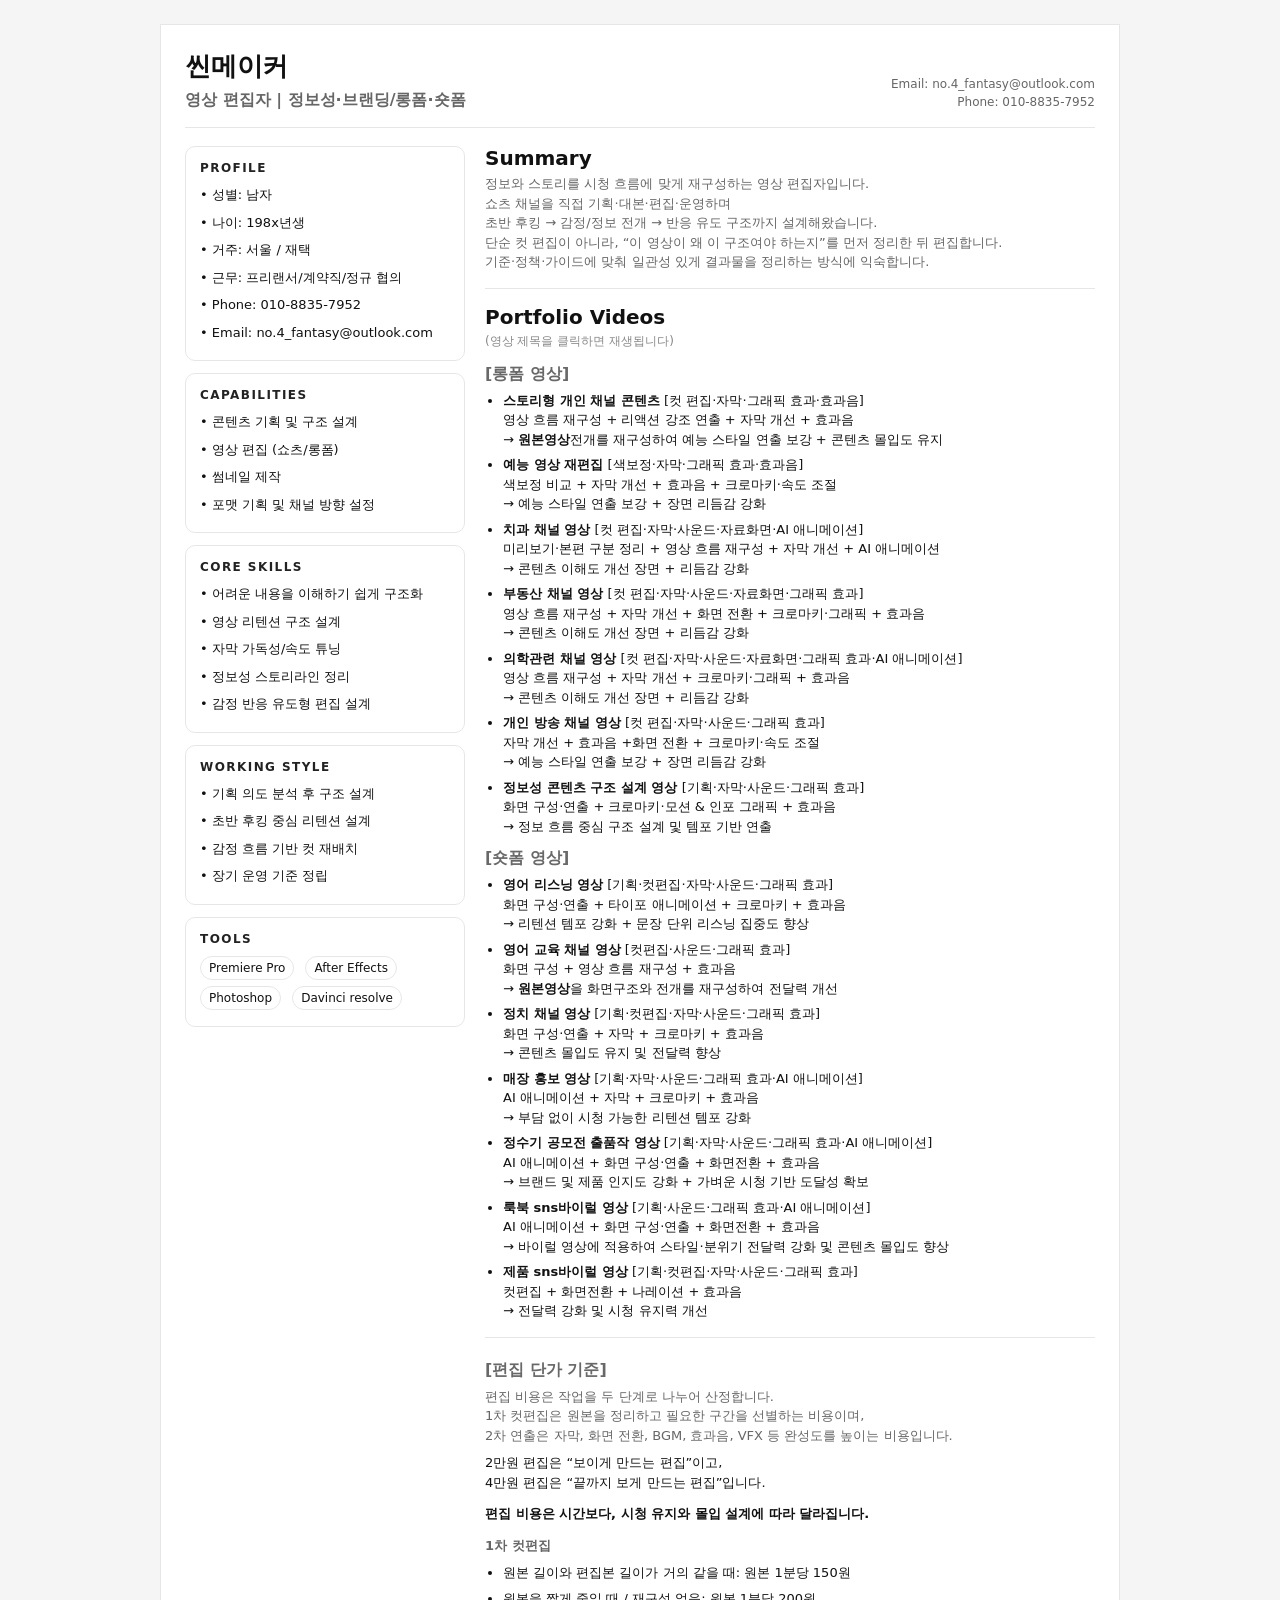
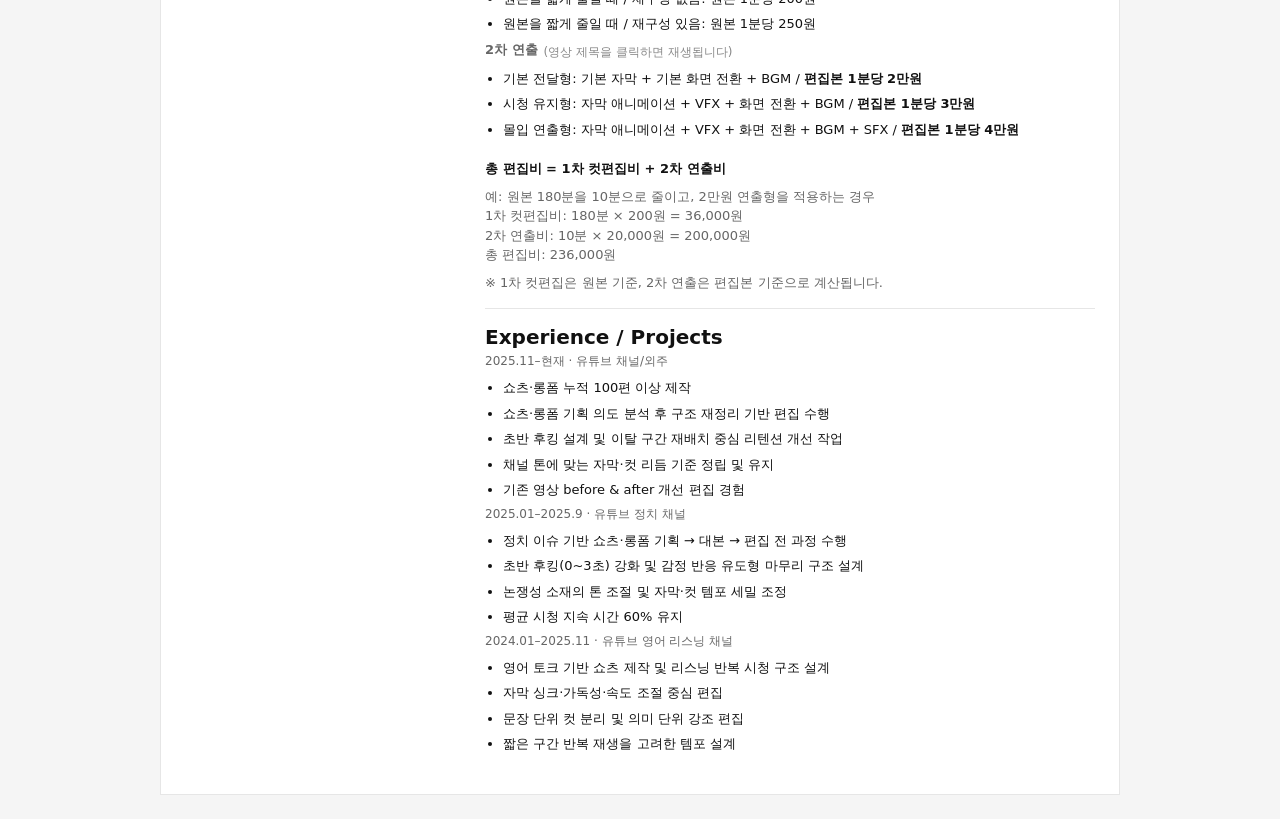
==== commit 7fa377fb: "Update print statement_2026.04.30" ====
--- a/index.html
+++ b/index.html
@@ -291,6 +291,9 @@
           </p>
         </div>
 
+        <hr style="margin:16px 0; border:none; border-top:1px solid #e6e6e6;">
+
+
         <div class="section">
           <div class="h3">Portfolio Videos</div>
           <div class="sub-hint">(영상 제목을 클릭하면 재생됩니다)</div>
@@ -341,13 +344,6 @@
               화면 구성·연출 + 크로마키·모션 & 인포 그래픽 + 효과음 <br>
               → 정보 흐름 중심 구조 설계 및 템포 기반 연출
             </li>
-
-            <li class="portfolio-hover">
-              <a href="https://youtu.be/XXQPmqq27_E" target="_blank">오디오 후반 편집 보완 </a> [사운드] <br>
-              효과음 추가 + SFX 편집 <br>
-              → 장면 포인트 강조 및 감정 리듬 보강
-            </li>
-            
           </ul>
 
           <div class="portfolio-group-title">[숏폼 영상]</div>
@@ -403,6 +399,63 @@
           </ul>
         </div>
 
+        <hr style="margin:16px 0; border:none; border-top:1px solid #e6e6e6;">
+
+        
+        <div class="section">
+          <div class="portfolio-group-title">[편집 단가 기준]</div>
+            <p class="item muted">
+            편집 비용은 작업을 두 단계로 나누어 산정합니다.<br>
+            1차 컷편집은 원본을 정리하고 필요한 구간을 선별하는 비용이며,<br>
+            2차 연출은 자막, 화면 전환, BGM, 효과음, VFX 등 완성도를 높이는 비용입니다.
+            </p>
+
+            <p class="item">
+            2만원 편집은 “보이게 만드는 편집”이고,<br>
+            4만원 편집은 “끝까지 보게 만드는 편집”입니다.
+            </p>
+
+            <p class="item" style="font-weight:600; margin:12px 0;">
+            편집 비용은 시간보다, 시청 유지와 몰입 설계에 따라 달라집니다.
+            </p>
+
+            <div class="item muted" style="font-weight:700; margin-top:10px;">1차 컷편집</div>
+                <ul>
+                  <li>원본 길이와 편집본 길이가 거의 같을 때: 원본 1분당 150원</li>
+                  <li>원본을 짧게 줄일 때 / 재구성 없음: 원본 1분당 200원</li>
+                  <li>원본을 짧게 줄일 때 / 재구성 있음: 원본 1분당 250원</li>
+                </ul>
+
+            <div style="display:flex; align-items:center; gap:6px;">
+              <div class="item muted" style="font-weight:700;">2차 연출</div>
+              <div class="sub-hint">(영상 제목을 클릭하면 재생됩니다)</div>
+            </div>
+                <ul>
+                  <li class="portfolio-hover">기본 전달형: 기본 자막 + 기본 화면 전환 + BGM / <a href="https://youtu.be/ubrM8km6ptU" target="_blank">편집본 1분당 2만원</a> </li>
+                  <li class="portfolio-hover">시청 유지형: 자막 애니메이션 + VFX + 화면 전환 + BGM / <a href="https://youtu.be/79ACFc08w1k" target="_blank">편집본 1분당 3만원</a></li>
+                  <li class="portfolio-hover">몰입 연출형: 자막 애니메이션 + VFX + 화면 전환 + BGM + SFX / <a href="https://youtu.be/gdaVwe6qxtY" target="_blank">편집본 1분당 4만원</a></li>
+                </ul>
+
+
+            <p class="item" style="font-weight:700; margin-top:20px;">
+            총 편집비 = 1차 컷편집비 + 2차 연출비
+            </p>
+
+            <p class="item muted">
+              예: 원본 180분을 10분으로 줄이고, 2만원 연출형을 적용하는 경우<br>
+              1차 컷편집비: 180분 × 200원 = 36,000원<br>
+              2차 연출비: 10분 × 20,000원 = 200,000원<br>
+              총 편집비: 236,000원
+            </p>
+            <p class="item muted">
+            ※ 1차 컷편집은 원본 기준, 2차 연출은 편집본 기준으로 계산됩니다.
+            </p>
+
+        </div>
+
+            <hr style="margin:16px 0; border:none; border-top:1px solid #e6e6e6;">
+
+        
         <div class="section">
           <div class="h3">Experience / Projects</div>
           <div class="meta">2025.11–현재 · 유튜브 채널/외주</div>
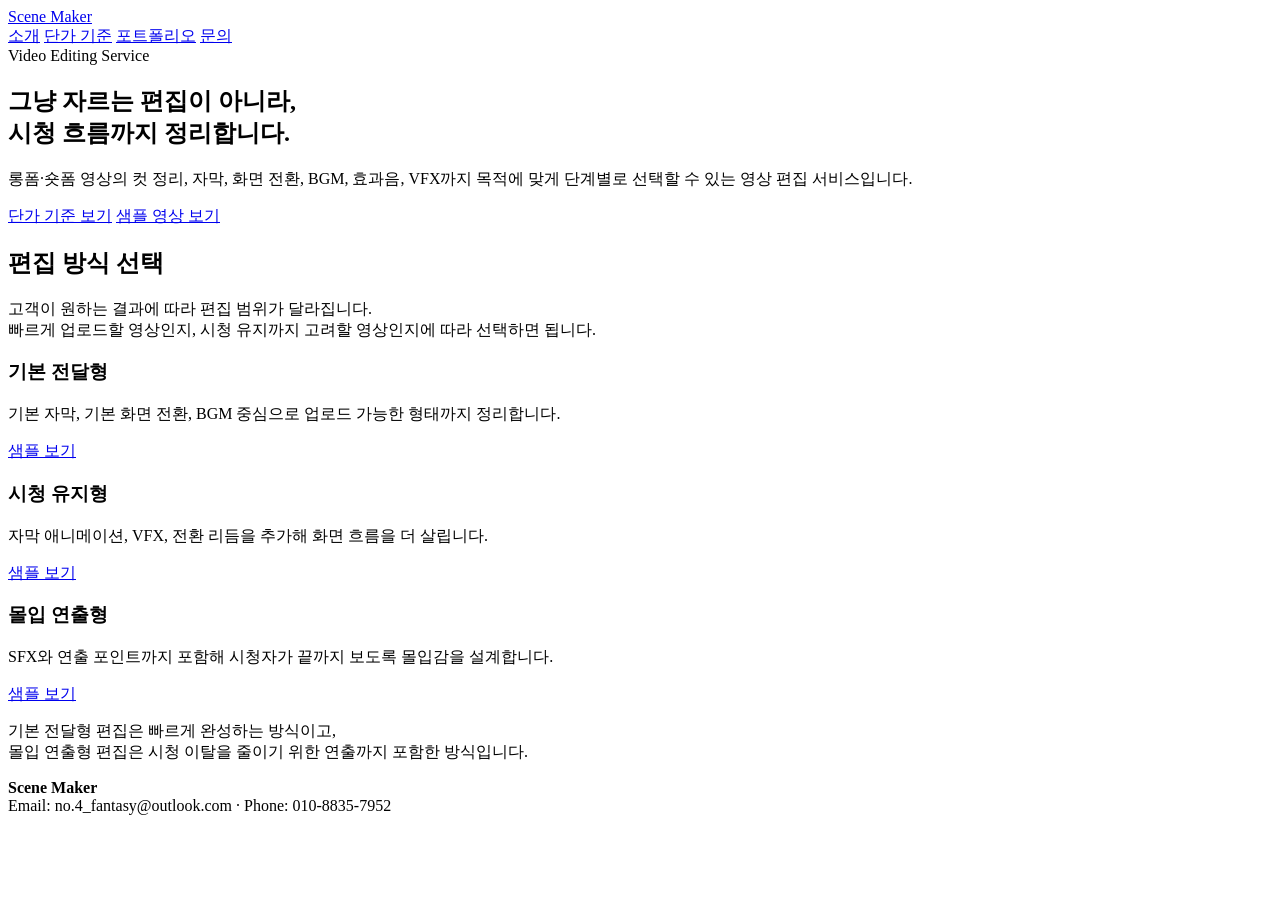
==== commit 56b3b9f7: "Update index.html" ====
--- a/index.html
+++ b/index.html
@@ -1,494 +1,86 @@
 <!doctype html>
 <html lang="ko">
+<head>
+  <meta charset="utf-8">
+  <meta name="viewport" content="width=device-width,initial-scale=1">
+  <title>Scene Maker | 영상 편집 서비스</title>
+  <link rel="stylesheet" href="style.css">
+</head>
+<body>
 
-<head>
-  <meta charset="utf-8" />
-  <meta name="viewport" content="width=device-width,initial-scale=1" />
-  <title>Resume</title>
-  <style>
-    :root {
-      --page-w: 960px;
-      --left-w: 280px;
-      --gap: 20px;
-      --fg: #111;
-      --muted: #666;
-      --line: #e6e6e6;
-      --bg: #fff;
-    }
-
-    * {
-      box-sizing: border-box
-    }
-
-    body {
-      margin: 0;
-      padding: 24px;
-      font-family: system-ui, -apple-system, Segoe UI, Roboto, "Noto Sans KR", Arial, sans-serif;
-      color: var(--fg);
-      background: #f5f5f5;
-    }
-
-    .page {
-      max-width: var(--page-w);
-      margin: 0 auto;
-      background: var(--bg);
-      border: 1px solid var(--line);
-      padding: 24px;
-    }
-
-    header {
-      display: flex;
-      justify-content: space-between;
-      align-items: flex-end;
-      padding-bottom: 16px;
-      border-bottom: 1px solid var(--line);
-      margin-bottom: 18px;
-    }
-
-    .name {
-      font-size: 26px;
-      font-weight: 800;
-      letter-spacing: -0.2px;
-    }
-
-    .role {
-      margin-top: 6px;
-      color: var(--muted);
-      font-weight: 600;
-    }
-
-    .top-links {
-      font-size: 12px;
-      color: var(--muted);
-      text-align: right;
-      line-height: 1.5;
-    }
-
-    .grid {
-      display: grid;
-      grid-template-columns: var(--left-w) 1fr;
-      gap: var(--gap);
-      min-height: 1px;
-    }
-
-    .card {
-      padding: 14px 14px 10px;
-      border: 1px solid var(--line);
-      border-radius: 10px;
-      margin-bottom: 12px;
-    }
-
-    h2 {
-      font-size: 12px;
-      letter-spacing: 0.12em;
-      text-transform: uppercase;
-      margin: 0 0 10px;
-      color: #222;
-    }
-
-    .item {
-      margin: 0 0 8px;
-      font-size: 13px;
-      line-height: 1.5;
-    }
-
-    .muted {
-      color: var(--muted)
-    }
-
-    .pill {
-      display: inline-block;
-      font-size: 12px;
-      border: 1px solid var(--line);
-      padding: 4px 8px;
-      border-radius: 999px;
-      margin: 0 6px 6px 0;
-    }
-
-    .section {
-      margin-bottom: 16px;
-    }
-
-    .h3 {
-      font-weight: 800;
-      margin: 0 0 4px;
-      font-size: 20px;
-    }
-
-    .meta {
-      font-size: 12px;
-      color: var(--muted);
-      margin: 0 0 8px;
-    }
-
-    ul {
-      margin: 0;
-      padding-left: 18px;
-    }
-
-    li {
-      margin: 0 0 6px;
-      font-size: 13px;
-      line-height: 1.5;
-    }
-
-    a {
-      color: inherit;
-      text-decoration: underline;
-      text-underline-offset: 2px;
-    }
-
-    @media print {
-      body {
-        background: #fff;
-        padding: 0;
-      }
-
-      .page {
-        border: none;
-        padding: 0;
-      }
-
-      a {
-        text-decoration: none;
-      }
-    }
-
-    a {
-      text-decoration: none;
-      font-weight: 600;
-    }
-
-    a:hover {
-      text-decoration: underline;
-    }
-
-    .sub-hint {
-      font-size: 12px;
-      color: #888;
-      margin-top: 4px;
-      margin-bottom: 8px;
-    }
-
-    aside {
-      position: sticky;
-      top: 24px;
-      align-self: start;
-    }
+<nav class="nav">
+  <div class="nav-inner">
+    <a class="logo" href="index.html">Scene Maker</a>
+    <div class="menu">
+      <a class="active" href="index.html">소개</a>
+      <a class="" href="price.html">단가 기준</a>
+      <a class="" href="portfolio.html">포트폴리오</a>
+      <a class="" href="contact.html">문의</a>
+    </div>
+  </div>
+</nav>
 
 
-    .project-title {
-      font-size: 14px;
-      font-weight: 700;
-      margin-bottom: 3px;
-    }
+<main>
+  <section class="hero">
+    <div class="wrap">
+      <div class="kicker">Video Editing Service</div>
+      <h1>그냥 자르는 편집이 아니라,<br>시청 흐름까지 정리합니다.</h1>
+      <p class="lead">
+        롱폼·숏폼 영상의 컷 정리, 자막, 화면 전환, BGM, 효과음, VFX까지
+        목적에 맞게 단계별로 선택할 수 있는 영상 편집 서비스입니다.
+      </p>
+      <div class="actions">
+        <a class="btn" href="price.html">단가 기준 보기</a>
+        <a class="btn secondary" href="portfolio.html">샘플 영상 보기</a>
+      </div>
+    </div>
+  </section>
 
+  <section class="section">
+    <div class="wrap">
+      <h2 class="section-title">편집 방식 선택</h2>
+      <p class="section-desc">
+        고객이 원하는 결과에 따라 편집 범위가 달라집니다. <br>
+        빠르게 업로드할 영상인지, 시청 유지까지 고려할 영상인지에 따라 선택하면 됩니다.
+      </p>
 
-    .portfolio-group-title {
-      font-size: 16px;
-      font-weight: 700;
-      color: #686868;
-      margin-top: 5px;
-      margin-bottom: 6px;
-      padding-top: 6px;
+      <div class="grid-3">
+        <div class="card">
+          
+          <h3>기본 전달형</h3>
+          <p>기본 자막, 기본 화면 전환, BGM 중심으로 업로드 가능한 형태까지 정리합니다.</p>
+          <a class="sample-link" href="https://youtu.be/ubrM8km6ptU" target="_blank">샘플 보기</a>
+        </div>
+        <div class="card">
+          
+          <h3>시청 유지형</h3>
+          <p>자막 애니메이션, VFX, 전환 리듬을 추가해 화면 흐름을 더 살립니다.</p>
+          <a class="sample-link" href="https://youtu.be/79ACFc08w1k" target="_blank">샘플 보기</a>
+        </div>
+        <div class="card">
+        
+          <h3>몰입 연출형</h3>
+          <p>SFX와 연출 포인트까지 포함해 시청자가 끝까지 보도록 몰입감을 설계합니다.</p>
+          <a class="sample-link" href="https://youtu.be/gdaVwe6qxtY" target="_blank">샘플 보기</a>
+        </div>
+      </div>
 
-    }
+      <div class="callout">
+        <p>
+          기본 전달형 편집은 빠르게 완성하는 방식이고,<br>
+          몰입 연출형 편집은 시청 이탈을 줄이기 위한 연출까지 포함한 방식입니다.
+        </p>
+      </div>
+    </div>
+  </section>
+</main>
 
-    .portfolio-hover:hover {
-      background: #fafaad;
-      border-radius: 10px;
-      transition: background 0.15s ease;
-    }
-
-    .portfolio-hover:hover>a {
-      color: #fff;
-      background: #000;
-      border-radius: 4px;
-    }
-  </style>
-</head>
-
-<body>
-  <div class="page">
-    <header>
-      <div>
-        <div class="name">씬메이커</div>
-        <div class="role">영상 편집자 | 정보성·브랜딩/롱폼·숏폼</div>
-      </div>
-      <div class="top-links">
-        Email: no.4_fantasy@outlook.com<br />
-        Phone: 010-8835-7952<br />
-      </div>
-    </header>
-
-    <div class="grid">
-      <!-- LEFT -->
-      <aside>
-        <div class="card">
-          <h2>Profile</h2>
-          <p class="item">• 성별: 남자 </p>
-          <p class="item">• 나이: 198x년생 </p>
-          <p class="item">• 거주: 서울 / 재택 </p>
-          <p class="item">• 근무: 프리랜서/계약직/정규 협의</p>
-          <p class="item">• Phone: 010-8835-7952</p>
-          <p class="item">• Email: no.4_fantasy@outlook.com</p>
-        </div>
-
-        <div class="card">
-          <h2>Capabilities</h2>
-          <p class="item">• 콘텐츠 기획 및 구조 설계</p>
-          <p class="item">• 영상 편집 (쇼츠/롱폼)</p>
-          <p class="item">• 썸네일 제작</p>
-          <p class="item">• 포맷 기획 및 채널 방향 설정</p>
-        </div>
-
-        <div class="card">
-          <h2>Core Skills</h2>
-          <p class="item">• 어려운 내용을 이해하기 쉽게 구조화</p>
-          <p class="item">• 영상 리텐션 구조 설계</p>
-          <p class="item">• 자막 가독성/속도 튜닝</p>
-          <p class="item">• 정보성 스토리라인 정리</p>
-          <p class="item">• 감정 반응 유도형 편집 설계</p>
-        </div>
-
-
-        <div class="card">
-          <h2>Working Style</h2>
-          <p class="item">• 기획 의도 분석 후 구조 설계</p>
-          <p class="item">• 초반 후킹 중심 리텐션 설계</p>
-          <p class="item">• 감정 흐름 기반 컷 재배치</p>
-          <p class="item">• 장기 운영 기준 정립</p>
-        </div>
-
-        <div class="card">
-          <h2>Tools</h2>
-          <span class="pill">Premiere Pro</span>
-          <span class="pill">After Effects</span>
-          <span class="pill">Photoshop</span>
-          <span class="pill">Davinci resolve</span>
-
-
-        </div>
-
-
-
-      </aside>
-
-      <!-- RIGHT -->
-      <main>
-        <div class="section">
-          <div class="h3">Summary</div>
-          <p class="item muted">
-            정보와 스토리를 시청 흐름에 맞게 재구성하는 영상 편집자입니다.<br>
-            쇼츠 채널을 직접 기획·대본·편집·운영하며 <br>
-            초반 후킹 → 감정/정보 전개 → 반응 유도 구조까지 설계해왔습니다.<br>
-
-            단순 컷 편집이 아니라,
-            “이 영상이 왜 이 구조여야 하는지”를 먼저 정리한 뒤 편집합니다.<br>
-
-            기준·정책·가이드에 맞춰
-            일관성 있게 결과물을 정리하는 방식에 익숙합니다.
-          </p>
-        </div>
-
-        <hr style="margin:16px 0; border:none; border-top:1px solid #e6e6e6;">
-
-
-        <div class="section">
-          <div class="h3">Portfolio Videos</div>
-          <div class="sub-hint">(영상 제목을 클릭하면 재생됩니다)</div>
-
-
-          <div class="portfolio-group-title">[롱폼 영상]</div>
-          <ul>
-
-            <li class="portfolio-hover">
-              <a href="https://youtu.be/s7j0smpAaqc" target="_blank">스토리형 개인 채널 콘텐츠 </a> [컷 편집·자막·그래픽 효과·효과음] <br>
-              영상 흐름 재구성 + 리액션 강조 연출 + 자막 개선 + 효과음  <br>
-              → <a href="https://youtu.be/9BE0U5U_LQ8" target="_blank">원본영상</a>전개를 재구성하여 예능 스타일 연출 보강 + 콘텐츠 몰입도 유지
-            </li>
-
-            <li class="portfolio-hover">
-              <a href="https://youtu.be/p2ZjeSM0TZk" target="_blank">예능 영상 재편집 </a> [색보정·자막·그래픽 효과·효과음] <br>
-              색보정 비교 + 자막 개선 + 효과음 + 크로마키·속도 조절 <br>
-              → 예능 스타일 연출 보강 + 장면 리듬감 강화
-            </li>
-
-            <li class="portfolio-hover">
-              <a href="https://youtu.be/wQReseJ4pP8" target="_blank">치과 채널 영상 </a> [컷 편집·자막·사운드·자료화면·AI 애니메이션]<br>
-              미리보기·본편 구분 정리 + 영상 흐름 재구성 + 자막 개선 + AI 애니메이션<br>
-              → 콘텐츠 이해도 개선 장면 + 리듬감 강화
-            </li>
-
-            <li class="portfolio-hover">
-              <a href="https://youtu.be/n1YHdJyulVM" target="_blank">부동산 채널 영상 </a> [컷 편집·자막·사운드·자료화면·그래픽 효과] <br>
-              영상 흐름 재구성 + 자막 개선 + 화면 전환 + 크로마키·그래픽 + 효과음 <br>
-              → 콘텐츠 이해도 개선 장면 + 리듬감 강화
-            </li>
-
-            <li class="portfolio-hover">
-              <a href="https://youtu.be/qjZJxZwuEbE" target="_blank">의학관련 채널 영상 </a> [컷 편집·자막·사운드·자료화면·그래픽 효과·AI
-              애니메이션]<br>
-              영상 흐름 재구성 + 자막 개선 + 크로마키·그래픽 + 효과음 <br>
-              → 콘텐츠 이해도 개선 장면 + 리듬감 강화
-            </li>
-
-            <li class="portfolio-hover">
-              <a href="https://youtu.be/mRppLnVBarc" target="_blank">개인 방송 채널 영상 </a> [컷 편집·자막·사운드·그래픽 효과] <br>
-              자막 개선 + 효과음 +화면 전환 + 크로마키·속도 조절 <br>
-              → 예능 스타일 연출 보강 + 장면 리듬감 강화
-            </li>
-
-            <li class="portfolio-hover">
-              <a href="https://youtu.be/WLr2pOJ04Ho" target="_blank">정보성 콘텐츠 구조 설계 영상 </a> [기획·자막·사운드·그래픽 효과]<br>
-              화면 구성·연출 + 크로마키·모션 & 인포 그래픽 + 효과음 <br>
-              → 정보 흐름 중심 구조 설계 및 템포 기반 연출
-            </li>
-          </ul>
-
-          <div class="portfolio-group-title">[숏폼 영상]</div>
-          <ul>
-            <li class="portfolio-hover">
-              <a href="https://www.youtube.com/shorts/xrOzx9LNIYo" target="_blank">영어 리스닝 영상</a> [기획·컷편집·자막·사운드·그래픽
-              효과]<br>
-              화면 구성·연출 + 타이포 애니메이션 + 크로마키 + 효과음 <br>
-              → 리텐션 템포 강화 + 문장 단위 리스닝 집중도 향상
-            </li>
-
-            <li class="portfolio-hover">
-              <a href="https://youtube.com/shorts/VDaDowgYjyQ" target="_blank">영어 교육 채널 영상</a> [컷편집·사운드·그래픽 효과]<br>
-              화면 구성 + 영상 흐름 재구성 + 효과음 <br>
-              → <a href="https://www.youtube.com/shorts/XKZQFDPjVGY" target="_blank">원본영상</a>을 화면구조와 전개를 재구성하여 전달력 개선
-            </li>
-
-            <li class="portfolio-hover">
-              <a href="https://www.youtube.com/shorts/lnDkDTC2x8U" target="_blank">정치 채널 영상</a> [기획·컷편집·자막·사운드·그래픽
-              효과]<br>
-              화면 구성·연출 + 자막 + 크로마키 + 효과음 <br>
-              → 콘텐츠 몰입도 유지 및 전달력 향상
-            </li>
-
-            <li class="portfolio-hover">
-              <a href="https://youtube.com/shorts/VhVcnVJmAzY?feature=share" target="_blank">매장 홍보 영상</a> [기획·자막·사운드·그래픽
-              효과·AI 애니메이션] <br>
-              AI 애니메이션 + 자막 + 크로마키 + 효과음 <br>
-              → 부담 없이 시청 가능한 리텐션 템포 강화
-            </li>
-
-            <li class="portfolio-hover">
-              <a href="https://youtube.com/shorts/pm8EbIdjDMU?feature=share" target="_blank">정수기 공모전 출품작 영상</a>
-              [기획·자막·사운드·그래픽 효과·AI 애니메이션] <br>
-              AI 애니메이션 + 화면 구성·연출 + 화면전환 + 효과음 <br>
-              → 브랜드 및 제품 인지도 강화 + 가벼운 시청 기반 도달성 확보
-            </li class="portfolio-hover">
-
-            <li class="portfolio-hover">
-              <a href="https://youtube.com/shorts/YEApMN491Bo?feature=share" target="_blank">룩북 sns바이럴 영상</a>
-              [기획·사운드·그래픽 효과·AI 애니메이션] <br>
-              AI 애니메이션 + 화면 구성·연출 + 화면전환 + 효과음 <br>
-              → 바이럴 영상에 적용하여 스타일·분위기 전달력 강화 및 콘텐츠 몰입도 향상
-            </li>
-
-            <li class="portfolio-hover">
-              <a href="https://youtube.com/shorts/T4SdUeYvXkI" target="_blank">제품 sns바이럴 영상</a> [기획·컷편집·자막·사운드·그래픽
-              효과]<br>
-              컷편집 + 화면전환 + 나레이션 + 효과음 <br>
-              → 전달력 강화 및 시청 유지력 개선
-            </li>
-
-          </ul>
-        </div>
-
-        <hr style="margin:16px 0; border:none; border-top:1px solid #e6e6e6;">
-
-        
-        <div class="section">
-          <div class="portfolio-group-title">[편집 단가 기준]</div>
-            <p class="item muted">
-            편집 비용은 작업을 두 단계로 나누어 산정합니다.<br>
-            1차 컷편집은 원본을 정리하고 필요한 구간을 선별하는 비용이며,<br>
-            2차 연출은 자막, 화면 전환, BGM, 효과음, VFX 등 완성도를 높이는 비용입니다.
-            </p>
-
-            <p class="item">
-            2만원 편집은 “보이게 만드는 편집”이고,<br>
-            4만원 편집은 “끝까지 보게 만드는 편집”입니다.
-            </p>
-
-            <p class="item" style="font-weight:600; margin:12px 0;">
-            편집 비용은 시간보다, 시청 유지와 몰입 설계에 따라 달라집니다.
-            </p>
-
-            <div class="item muted" style="font-weight:700; margin-top:10px;">1차 컷편집</div>
-                <ul>
-                  <li>원본 길이와 편집본 길이가 거의 같을 때: 원본 1분당 150원</li>
-                  <li>원본을 짧게 줄일 때 / 재구성 없음: 원본 1분당 200원</li>
-                  <li>원본을 짧게 줄일 때 / 재구성 있음: 원본 1분당 250원</li>
-                </ul>
-
-            <div style="display:flex; align-items:center; gap:6px;">
-              <div class="item muted" style="font-weight:700;">2차 연출</div>
-              <div class="sub-hint">(영상 제목을 클릭하면 재생됩니다)</div>
-            </div>
-                <ul>
-                  <li class="portfolio-hover">기본 전달형: 기본 자막 + 기본 화면 전환 + BGM / <a href="https://youtu.be/ubrM8km6ptU" target="_blank">편집본 1분당 2만원</a> </li>
-                  <li class="portfolio-hover">시청 유지형: 자막 애니메이션 + VFX + 화면 전환 + BGM / <a href="https://youtu.be/79ACFc08w1k" target="_blank">편집본 1분당 3만원</a></li>
-                  <li class="portfolio-hover">몰입 연출형: 자막 애니메이션 + VFX + 화면 전환 + BGM + SFX / <a href="https://youtu.be/gdaVwe6qxtY" target="_blank">편집본 1분당 4만원</a></li>
-                </ul>
-
-
-            <p class="item" style="font-weight:700; margin-top:20px;">
-            총 편집비 = 1차 컷편집비 + 2차 연출비
-            </p>
-
-            <p class="item muted">
-              예: 원본 180분을 10분으로 줄이고, 2만원 연출형을 적용하는 경우<br>
-              1차 컷편집비: 180분 × 200원 = 36,000원<br>
-              2차 연출비: 10분 × 20,000원 = 200,000원<br>
-              총 편집비: 236,000원
-            </p>
-            <p class="item muted">
-            ※ 1차 컷편집은 원본 기준, 2차 연출은 편집본 기준으로 계산됩니다.
-            </p>
-
-        </div>
-
-            <hr style="margin:16px 0; border:none; border-top:1px solid #e6e6e6;">
-
-        
-        <div class="section">
-          <div class="h3">Experience / Projects</div>
-          <div class="meta">2025.11–현재 · 유튜브 채널/외주</div>
-          <ul>
-            <li>쇼츠·롱폼 누적 100편 이상 제작</li>
-            <li>쇼츠·롱폼 기획 의도 분석 후 구조 재정리 기반 편집 수행</li>
-            <li>초반 후킹 설계 및 이탈 구간 재배치 중심 리텐션 개선 작업</li>
-            <li>채널 톤에 맞는 자막·컷 리듬 기준 정립 및 유지</li>
-            <li>기존 영상 before & after 개선 편집 경험</li>
-          </ul>
-
-          <div class="meta">2025.01–2025.9 · 유튜브 정치 채널</div>
-          <ul>
-            <li>정치 이슈 기반 쇼츠·롱폼 기획 → 대본 → 편집 전 과정 수행</li>
-            <li>초반 후킹(0~3초) 강화 및 감정 반응 유도형 마무리 구조 설계</li>
-            <li>논쟁성 소재의 톤 조절 및 자막·컷 템포 세밀 조정</li>
-            <li>평균 시청 지속 시간 60% 유지</li>
-          </ul>
-
-          <div class="meta">2024.01–2025.11 · 유튜브 영어 리스닝 채널</div>
-          <ul>
-            <li>영어 토크 기반 쇼츠 제작 및 리스닝 반복 시청 구조 설계</li>
-            <li>자막 싱크·가독성·속도 조절 중심 편집</li>
-            <li>문장 단위 컷 분리 및 의미 단위 강조 편집</li>
-            <li>짧은 구간 반복 재생을 고려한 템포 설계</li>
-          </ul>
-
-        </div>
-
-
-      </main>
-    </div>
+<footer class="footer">
+  <div class="wrap">
+    <strong>Scene Maker</strong><br>
+    Email: no.4_fantasy@outlook.com · Phone: 010-8835-7952
   </div>
+</footer>
 </body>
-
 </html>
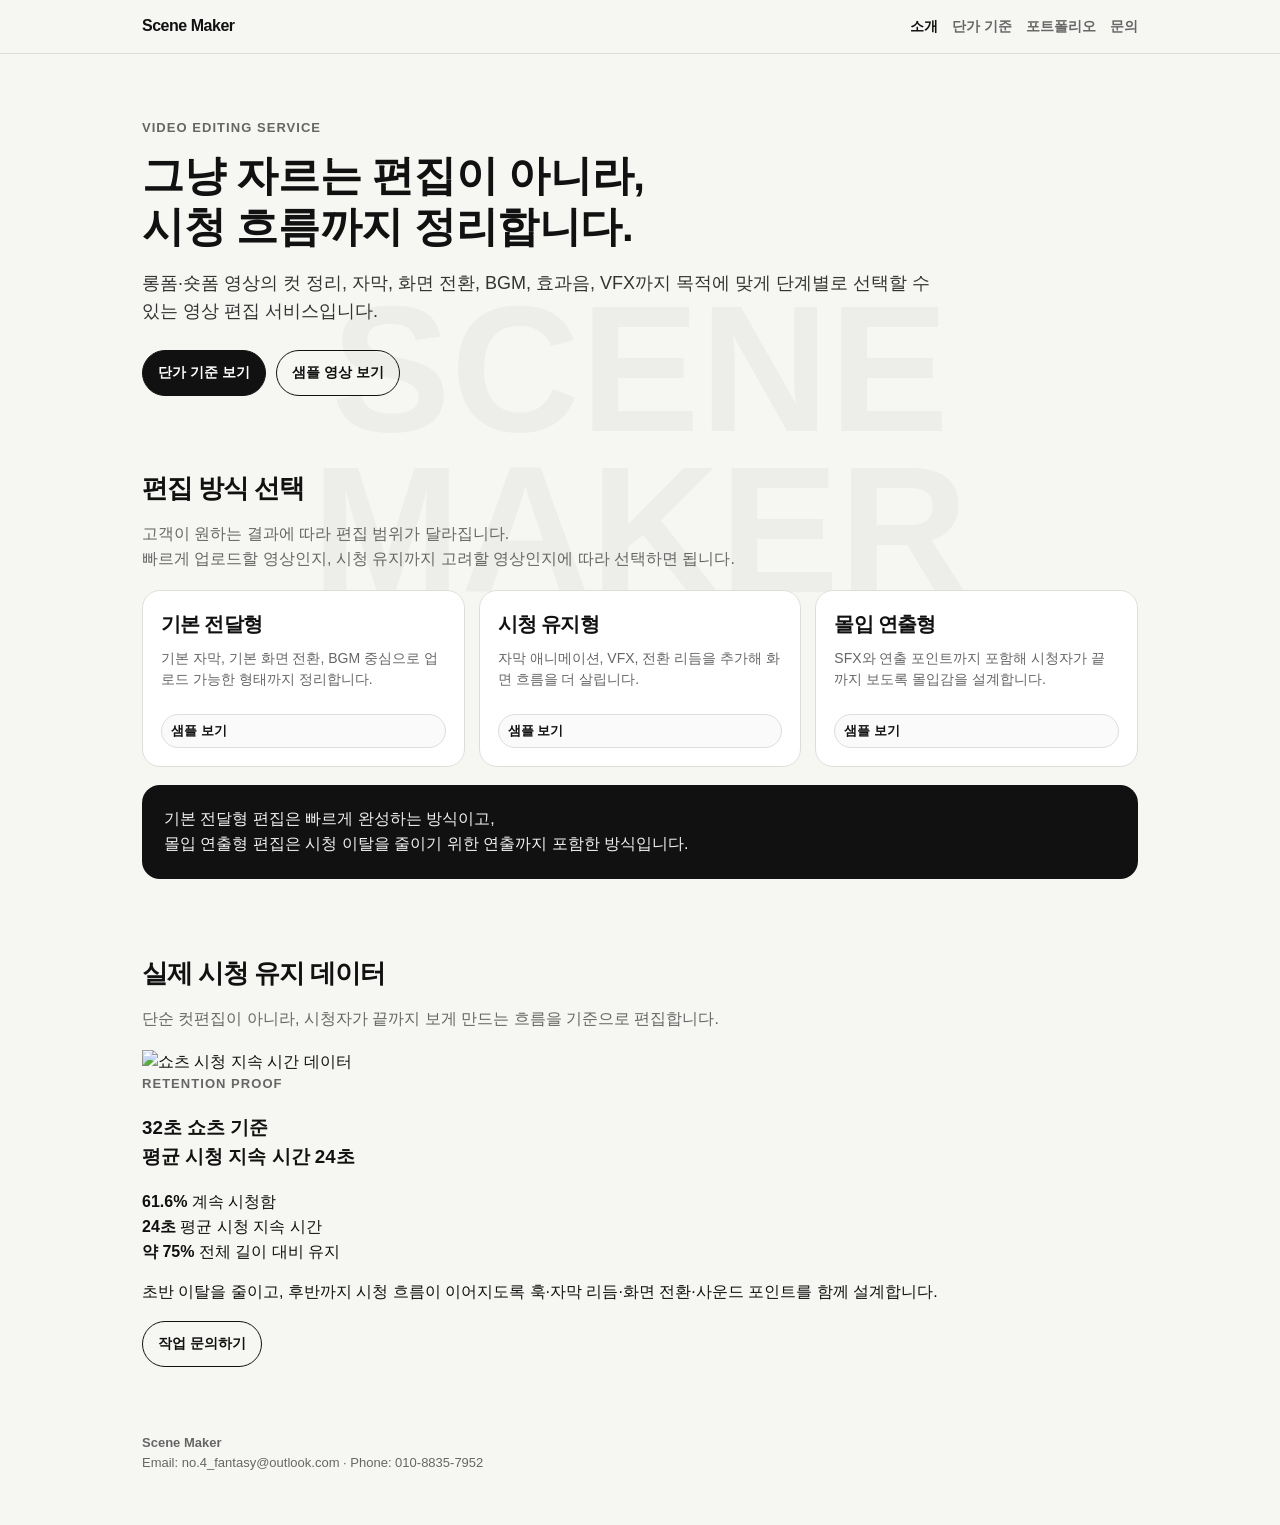
==== commit a1bf7af4: "Add files via upload" ====
--- a/index.html
+++ b/index.html
@@ -1,86 +1,129 @@
-<!doctype html>
-<html lang="ko">
-<head>
-  <meta charset="utf-8">
-  <meta name="viewport" content="width=device-width,initial-scale=1">
-  <title>Scene Maker | 영상 편집 서비스</title>
-  <link rel="stylesheet" href="style.css">
-</head>
-<body>
-
-<nav class="nav">
-  <div class="nav-inner">
-    <a class="logo" href="index.html">Scene Maker</a>
-    <div class="menu">
-      <a class="active" href="index.html">소개</a>
-      <a class="" href="price.html">단가 기준</a>
-      <a class="" href="portfolio.html">포트폴리오</a>
-      <a class="" href="contact.html">문의</a>
-    </div>
-  </div>
-</nav>
-
-
-<main>
-  <section class="hero">
-    <div class="wrap">
-      <div class="kicker">Video Editing Service</div>
-      <h1>그냥 자르는 편집이 아니라,<br>시청 흐름까지 정리합니다.</h1>
-      <p class="lead">
-        롱폼·숏폼 영상의 컷 정리, 자막, 화면 전환, BGM, 효과음, VFX까지
-        목적에 맞게 단계별로 선택할 수 있는 영상 편집 서비스입니다.
-      </p>
-      <div class="actions">
-        <a class="btn" href="price.html">단가 기준 보기</a>
-        <a class="btn secondary" href="portfolio.html">샘플 영상 보기</a>
-      </div>
-    </div>
-  </section>
-
-  <section class="section">
-    <div class="wrap">
-      <h2 class="section-title">편집 방식 선택</h2>
-      <p class="section-desc">
-        고객이 원하는 결과에 따라 편집 범위가 달라집니다. <br>
-        빠르게 업로드할 영상인지, 시청 유지까지 고려할 영상인지에 따라 선택하면 됩니다.
-      </p>
-
-      <div class="grid-3">
-        <div class="card">
-          
-          <h3>기본 전달형</h3>
-          <p>기본 자막, 기본 화면 전환, BGM 중심으로 업로드 가능한 형태까지 정리합니다.</p>
-          <a class="sample-link" href="https://youtu.be/ubrM8km6ptU" target="_blank">샘플 보기</a>
-        </div>
-        <div class="card">
-          
-          <h3>시청 유지형</h3>
-          <p>자막 애니메이션, VFX, 전환 리듬을 추가해 화면 흐름을 더 살립니다.</p>
-          <a class="sample-link" href="https://youtu.be/79ACFc08w1k" target="_blank">샘플 보기</a>
-        </div>
-        <div class="card">
-        
-          <h3>몰입 연출형</h3>
-          <p>SFX와 연출 포인트까지 포함해 시청자가 끝까지 보도록 몰입감을 설계합니다.</p>
-          <a class="sample-link" href="https://youtu.be/gdaVwe6qxtY" target="_blank">샘플 보기</a>
-        </div>
-      </div>
-
-      <div class="callout">
-        <p>
-          기본 전달형 편집은 빠르게 완성하는 방식이고,<br>
-          몰입 연출형 편집은 시청 이탈을 줄이기 위한 연출까지 포함한 방식입니다.
-        </p>
-      </div>
-    </div>
-  </section>
-</main>
-
-<footer class="footer">
-  <div class="wrap">
-    <strong>Scene Maker</strong><br>
-    Email: no.4_fantasy@outlook.com · Phone: 010-8835-7952
-  </div>
-</footer>
-</body>
-</html>
+<!doctype html>
+<html lang="ko">
+<head>
+  <meta charset="utf-8">
+  <meta name="viewport" content="width=device-width,initial-scale=1">
+  <title>Scene Maker | 영상 편집 서비스</title>
+  <link rel="stylesheet" href="style.css">
+</head>
+<body>
+
+<nav class="nav">
+  <div class="nav-inner">
+    <a class="logo" href="index.html">Scene Maker</a>
+    <div class="menu">
+      <a class="active" href="index.html">소개</a>
+      <a class="" href="price.html">단가 기준</a>
+      <a class="" href="portfolio.html">포트폴리오</a>
+      <a class="" href="contact.html">문의</a>
+    </div>
+  </div>
+</nav>
+
+
+<main>
+  <section class="hero">
+    <div class="wrap">
+      <div class="kicker">Video Editing Service</div>
+      <h1>그냥 자르는 편집이 아니라,<br>시청 흐름까지 정리합니다.</h1>
+      <p class="lead">
+        롱폼·숏폼 영상의 컷 정리, 자막, 화면 전환, BGM, 효과음, VFX까지
+        목적에 맞게 단계별로 선택할 수 있는 영상 편집 서비스입니다.
+      </p>
+      <div class="actions">
+        <a class="btn" href="price.html">단가 기준 보기</a>
+        <a class="btn secondary" href="portfolio.html">샘플 영상 보기</a>
+      </div>
+    </div>
+  </section>
+
+  <section class="section">
+    <div class="wrap">
+      <h2 class="section-title">편집 방식 선택</h2>
+      <p class="section-desc">
+        고객이 원하는 결과에 따라 편집 범위가 달라집니다. <br>
+        빠르게 업로드할 영상인지, 시청 유지까지 고려할 영상인지에 따라 선택하면 됩니다.
+      </p>
+
+      <div class="grid-3">
+        <div class="card">
+          
+          <h3>기본 전달형</h3>
+          <p>기본 자막, 기본 화면 전환, BGM 중심으로 업로드 가능한 형태까지 정리합니다.</p>
+          <a class="sample-link" href="https://youtu.be/ubrM8km6ptU" target="_blank">샘플 보기</a>
+        </div>
+        <div class="card">
+          
+          <h3>시청 유지형</h3>
+          <p>자막 애니메이션, VFX, 전환 리듬을 추가해 화면 흐름을 더 살립니다.</p>
+          <a class="sample-link" href="https://youtu.be/79ACFc08w1k" target="_blank">샘플 보기</a>
+        </div>
+        <div class="card">
+        
+          <h3>몰입 연출형</h3>
+          <p>SFX와 연출 포인트까지 포함해 시청자가 끝까지 보도록 몰입감을 설계합니다.</p>
+          <a class="sample-link" href="https://youtu.be/gdaVwe6qxtY" target="_blank">샘플 보기</a>
+        </div>
+      </div>
+
+      <div class="callout">
+        <p>
+          기본 전달형 편집은 빠르게 완성하는 방식이고,<br>
+          몰입 연출형 편집은 시청 이탈을 줄이기 위한 연출까지 포함한 방식입니다.
+        </p>
+      </div>
+    </div>
+  </section>
+
+  <section class="section">
+    <div class="wrap">
+      <h2 class="section-title">실제 시청 유지 데이터</h2>
+      <p class="section-desc">
+        단순 컷편집이 아니라, 시청자가 끝까지 보게 만드는 흐름을 기준으로 편집합니다.
+      </p>
+
+      <div class="proof-card">
+        <div class="proof-image">
+          <img src="retention-data-1.jpg" alt="쇼츠 시청 지속 시간 데이터">
+        </div>
+
+        <div class="proof-content">
+          <div class="kicker">Retention Proof</div>
+          <h3>32초 쇼츠 기준<br>평균 시청 지속 시간 24초</h3>
+
+          <div class="proof-stats">
+            <div>
+              <strong>61.6%</strong>
+              <span>계속 시청함</span>
+            </div>
+            <div>
+              <strong>24초</strong>
+              <span>평균 시청 지속 시간</span>
+            </div>
+            <div>
+              <strong>약 75%</strong>
+              <span>전체 길이 대비 유지</span>
+            </div>
+          </div>
+
+          <p>
+            초반 이탈을 줄이고, 후반까지 시청 흐름이 이어지도록
+            훅·자막 리듬·화면 전환·사운드 포인트를 함께 설계합니다.
+          </p>
+
+          <a class="btn secondary" href="contact.html">작업 문의하기</a>
+        </div>
+      </div>
+    </div>
+  </section>
+
+</main>
+
+<footer class="footer">
+  <div class="wrap">
+    <strong>Scene Maker</strong><br>
+    Email: no.4_fantasy@outlook.com · Phone: 010-8835-7952
+  </div>
+</footer>
+</body>
+</html>
--- a/style.css
+++ b/style.css
@@ -0,0 +1,302 @@
+:root{
+  --bg:#f6f6f3;
+  --paper:#fff;
+  --fg:#111;
+  --muted:#666;
+  --soft:#efefeb;
+  --line:#deded8;
+  --accent:#111;
+  --max:1040px;
+}
+*{box-sizing:border-box}
+body{
+  margin:0;
+  font-family:"Malgun Gothic","Apple SD Gothic Neo",sans-serif;
+  color:var(--fg);
+  background:var(--bg);
+  line-height:1.55;
+}
+a{color:inherit;text-decoration:none;font-weight:700}
+a:hover{text-decoration:underline;text-underline-offset:3px}
+.wrap{max-width:var(--max);margin:0 auto;padding:0 22px}
+.nav{
+  position:sticky;top:0;z-index:10;
+  background:rgba(246,246,243,.92);
+  backdrop-filter:blur(10px);
+  border-bottom:1px solid var(--line);
+}
+.nav-inner{
+  max-width:var(--max);margin:0 auto;
+  padding:14px 22px;
+  display:flex;align-items:center;justify-content:space-between;gap:16px;
+}
+.logo{font-weight:900;letter-spacing:-.03em}
+.menu{display:flex;gap:14px;font-size:14px;color:var(--muted);flex-wrap:wrap}
+.menu a.active{color:var(--fg)}
+.hero{padding:64px 0 44px}
+.kicker{font-size:13px;font-weight:800;color:var(--muted);letter-spacing:.08em;text-transform:uppercase;margin-bottom:12px}
+h1{font-size:42px;line-height:1.22;margin:0 0 18px;letter-spacing:-.01em;font-weight:800}
+.lead{
+  font-size:18px;
+  color:#333;
+  max-width:820px;
+  margin:16px 0 24px;
+  word-break:keep-all;
+}
+.actions{display:flex;gap:10px;flex-wrap:wrap;margin-top:22px}
+.btn{
+  display:inline-flex;align-items:center;justify-content:center;
+  padding:11px 15px;border-radius:999px;border:1px solid var(--fg);
+  font-weight:800;font-size:14px;background:var(--fg);color:#fff;
+}
+.btn.secondary{background:transparent;color:var(--fg)}
+.section{padding:28px 0}
+.section-title{
+  font-size:26px;font-weight:900;letter-spacing:-.04em;margin:0 0 14px;
+}
+.section-desc{color:var(--muted);margin:0 0 18px;max-width:760px}
+.grid-3{display:grid;grid-template-columns:repeat(3,1fr);gap:14px}
+.grid-2{display:grid;grid-template-columns:repeat(2,1fr);gap:14px}
+.card{
+  background:var(--paper);
+  border:1px solid var(--line);
+  border-radius:18px;
+  padding:18px;
+
+  display:flex;
+  flex-direction:column;
+  justify-content:space-between;
+}
+.card h3{margin:0 0 8px;font-size:20px;letter-spacing:-.035em}
+.card p{
+  margin:0 0 10px;
+  color:var(--muted);
+  font-size:14px;
+
+  min-height:48px;
+}
+.price{font-size:22px;font-weight:900;margin-top:8px}
+.badge{
+  display:inline-block;font-size:12px;font-weight:800;
+  padding:4px 8px;border-radius:999px;background:var(--soft);margin-bottom:10px;
+}
+.list{margin:0;padding-left:18px;color:#333;font-size:14px}
+.list li{margin-bottom:6px}
+.rule{border:none;border-top:1px solid var(--line);margin:28px 0}
+.callout{
+  background:#111;color:#fff;border-radius:18px;padding:22px;margin:18px 0;
+}
+.callout p{margin:0;color:#f2f2f2}
+.calc{
+  display:grid;grid-template-columns:1fr 1fr;gap:14px;align-items:start;
+}
+.table{
+  width:100%;border-collapse:collapse;background:#fff;border:1px solid var(--line);border-radius:14px;overflow:hidden;
+}
+.table th,.table td{font-size:14px;padding:12px;border-bottom:1px solid var(--line);text-align:left;vertical-align:top}
+.table tr:last-child td{border-bottom:none}
+.table th{background:#f0f0ec;font-size:13px}
+.sample-link{
+  display:inline-block;margin-top:8px;font-size:13px;
+  padding:6px 9px;border:1px solid var(--line);border-radius:999px;background:#fafafa;
+}
+.footer{padding:38px 0 52px;color:var(--muted);font-size:13px}
+.small{font-size:13px;color:var(--muted)}
+.portfolio-item{padding:14px 0;border-bottom:1px solid var(--line)}
+.portfolio-item:last-child{border-bottom:none}
+.portfolio-item strong{font-size:16px}
+.portfolio-item div{font-size:14px;color:var(--muted);margin-top:3px}
+@media(max-width:820px){
+  h1{font-size:34px}
+  .grid-3,.grid-2,.calc{grid-template-columns:1fr}
+  .nav-inner{align-items:flex-start;flex-direction:column}
+}
+
+body::before{
+  content:"SCENE MAKER";
+  position:fixed;
+  left:50%;
+  top:50%;
+  transform:translate(-50%, -50%);
+  z-index:0;
+
+  width:90vw;
+
+  font-size:clamp(80px, 14vw, 240px);
+  font-weight:900;
+  line-height:0.9;
+  text-align:center;
+
+  color:rgba(0,0,0,0.035);
+
+  pointer-events:none;
+
+  white-space:normal;
+  word-break:break-word;
+}
+
+.nav,
+main,
+.footer{
+  position:relative;
+  z-index:1;
+}
+
+
+.retention-box{
+  display:grid;
+  grid-template-columns:minmax(0, 1fr) minmax(0, 1fr);
+  gap:34px;
+  align-items:start;
+
+  width:100%;
+  max-width:100%;
+
+  background:var(--paper);
+  border:1px solid var(--line);
+  border-radius:24px;
+
+  padding:28px;
+  overflow:hidden;
+  position:relative;
+}
+
+.retention-slider{
+  position:relative;
+  width:100%;
+  max-width:100%;
+  min-width:0;
+  overflow:hidden;
+  margin-top:48px;
+}
+
+.retention-slide{
+  display:none;
+  width:100%;
+  max-width:100%;
+}
+
+.retention-slide.active{
+  display:block;
+}
+
+.retention-slide img{
+  width:100%;
+  max-width:100%;
+  height:auto;
+  display:block;
+
+  border:none;
+  border-radius:0;
+  object-fit:contain;
+}
+
+.retention-info{
+  min-width:0;
+}
+
+.retention-info h2{
+  margin:0 0 18px;
+
+  font-size:34px;
+  line-height:1.28;
+  letter-spacing:-0.05em;
+  word-break:keep-all;
+}
+
+.retention-number{
+  font-size:64px;
+  font-weight:900;
+  letter-spacing:-0.05em;
+  margin-bottom:4px;
+}
+
+.retention-sub{
+  font-size:15px;
+  color:var(--muted);
+  margin-bottom:18px;
+}
+
+.retention-info p{
+  font-size:15px;
+  color:var(--muted);
+  max-width:520px;
+  margin:0 0 24px;
+}
+
+.slider-btn{
+  position:absolute;
+  top:50%;
+  transform:translateY(-50%);
+  z-index:3;
+
+  width:34px;
+  height:34px;
+  border-radius:50%;
+
+  border:1px solid var(--line);
+  background:rgba(255,255,255,.9);
+
+  font-size:28px;
+  line-height:1;
+  cursor:pointer;
+}
+
+.slider-btn.prev{
+  left:18px;
+}
+
+.slider-btn.next{
+  right:18px;
+}
+
+.slider-btn:hover{
+  background:#fff;
+}
+
+@media(max-width:820px){
+  .retention-box{
+    grid-template-columns:1fr;
+    gap:24px;
+    padding:22px;
+  }
+
+  .retention-info h2{
+    font-size:28px;
+  }
+
+  .retention-number{
+    font-size:52px;
+  }
+}
+
+
+.retention-slider::before{
+  content:"";
+
+  position:absolute;
+  left:0;
+  top:0;
+
+  width:18px;
+  height:100%;
+
+  background:var(--paper);
+
+  z-index:2;
+}
+
+.retention-slider::after{
+  content:"";
+
+  position:absolute;
+  left:0;
+  top:0;
+
+  width:100%;
+  height:3px;
+
+  background:var(--paper);
+
+  z-index:2;
+}
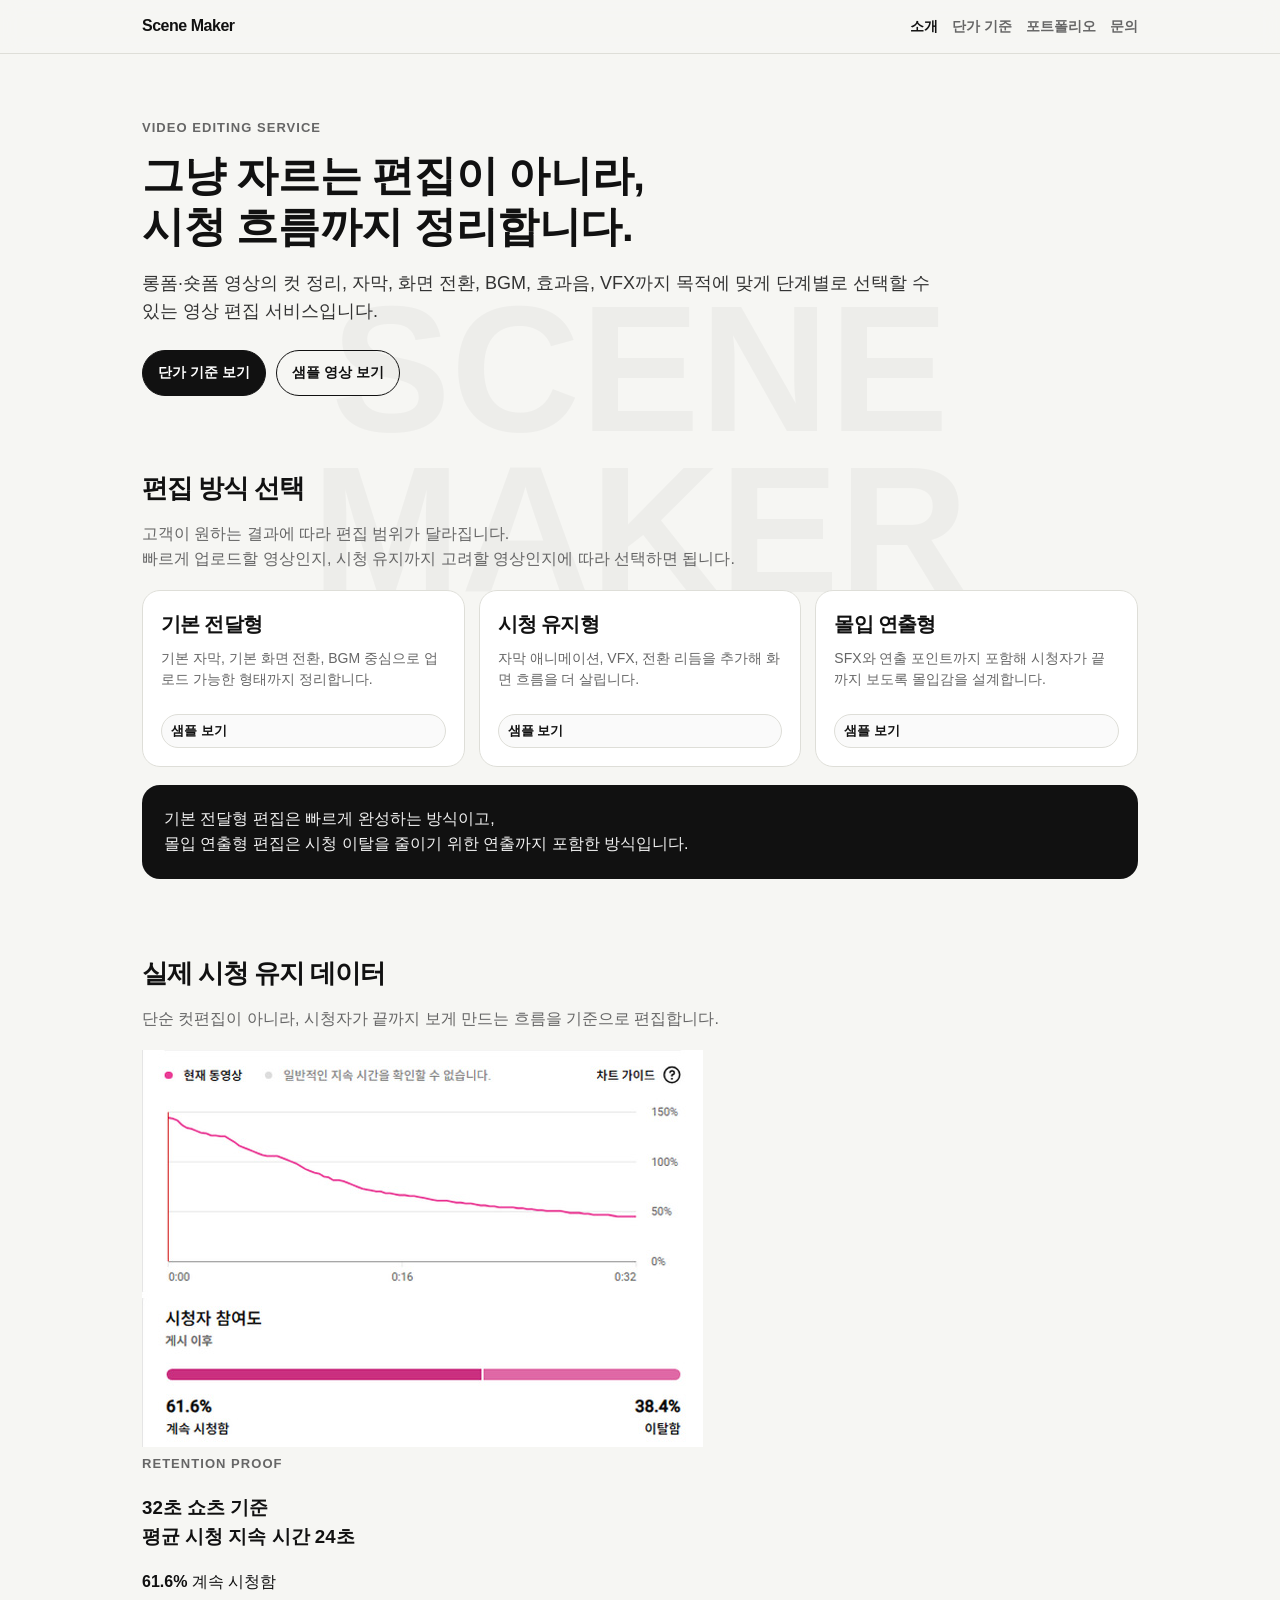
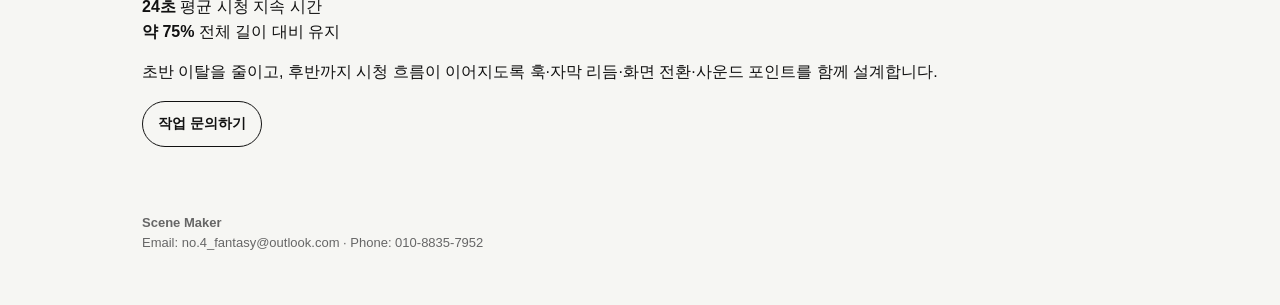
==== commit 56ec6137: "Update index.html" ====
--- a/index.html
+++ b/index.html
@@ -84,7 +84,7 @@
 
       <div class="proof-card">
         <div class="proof-image">
-          <img src="retention-data-1.jpg" alt="쇼츠 시청 지속 시간 데이터">
+          <img src="images/retention-data-6.jpg" alt="쇼츠 시청 지속 시간 데이터">
         </div>
 
         <div class="proof-content">
@@ -126,4 +126,4 @@
   </div>
 </footer>
 </body>
-</html>+</html>
